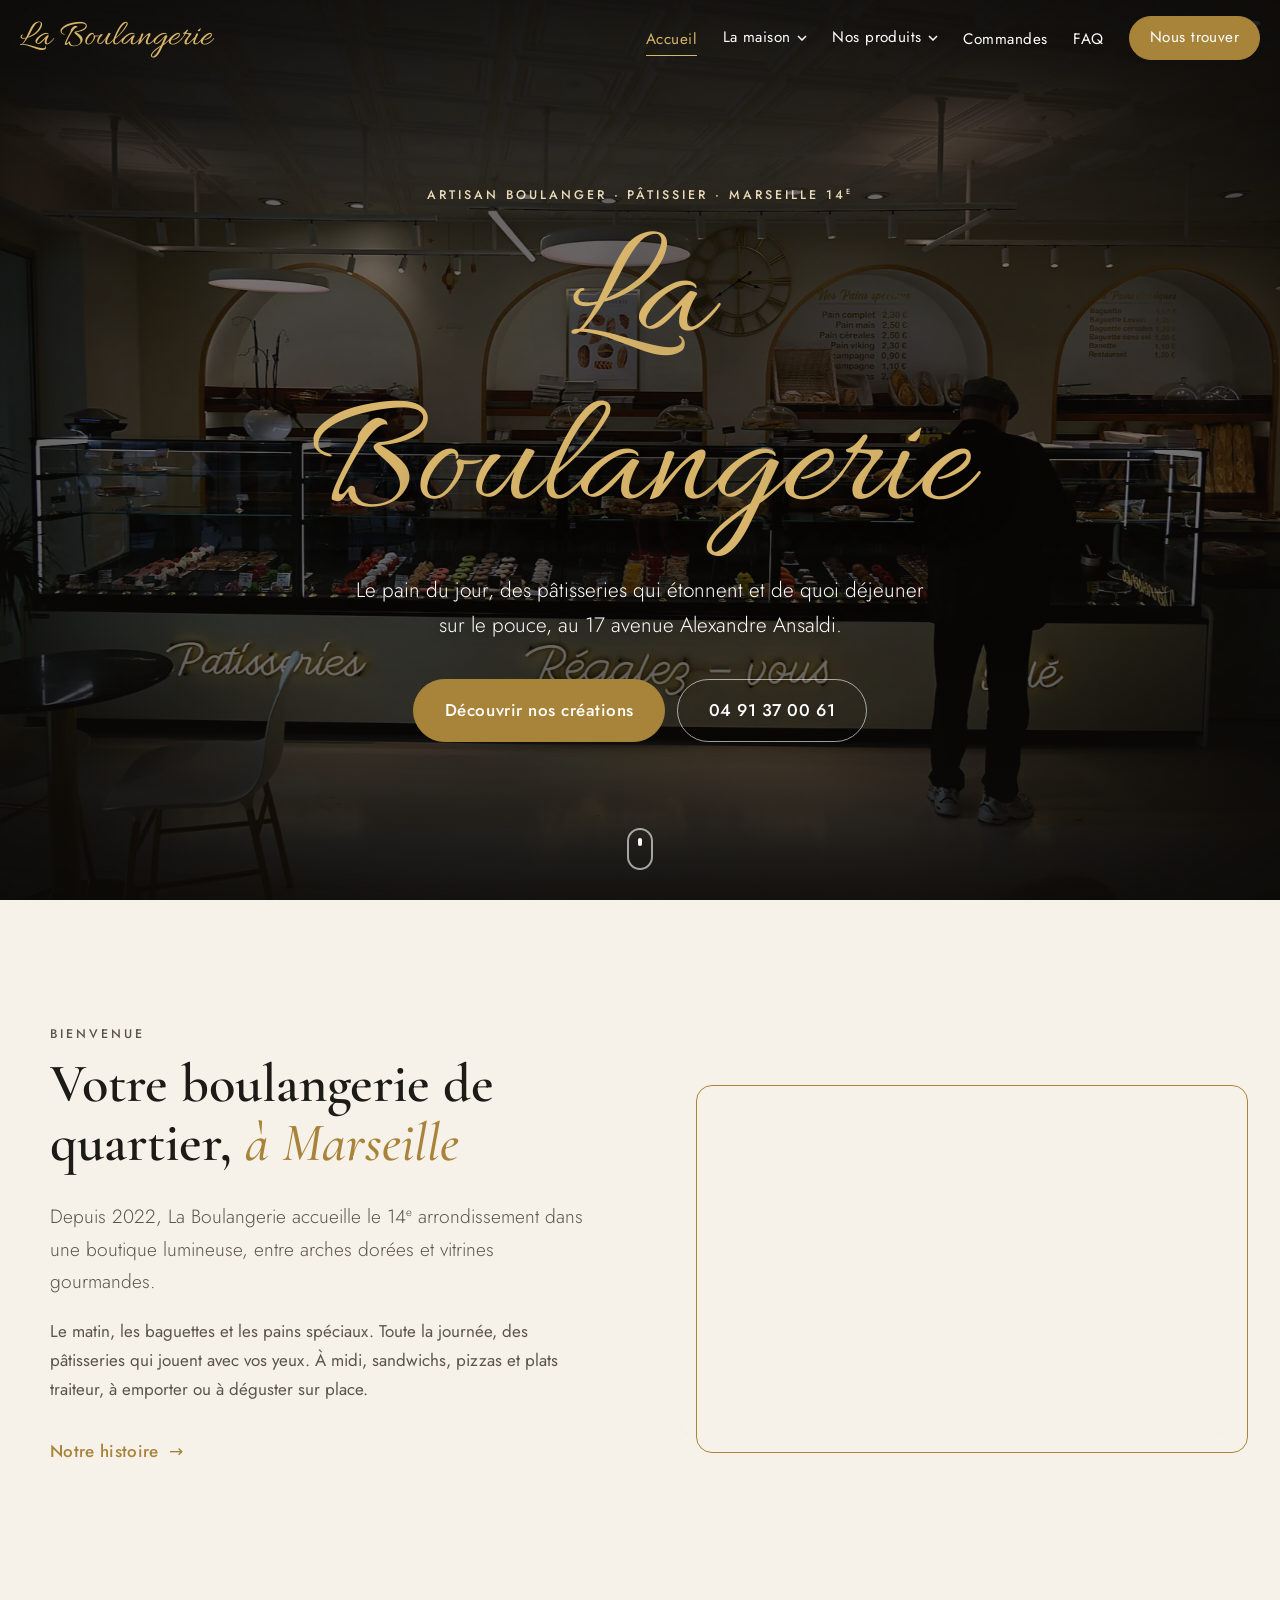
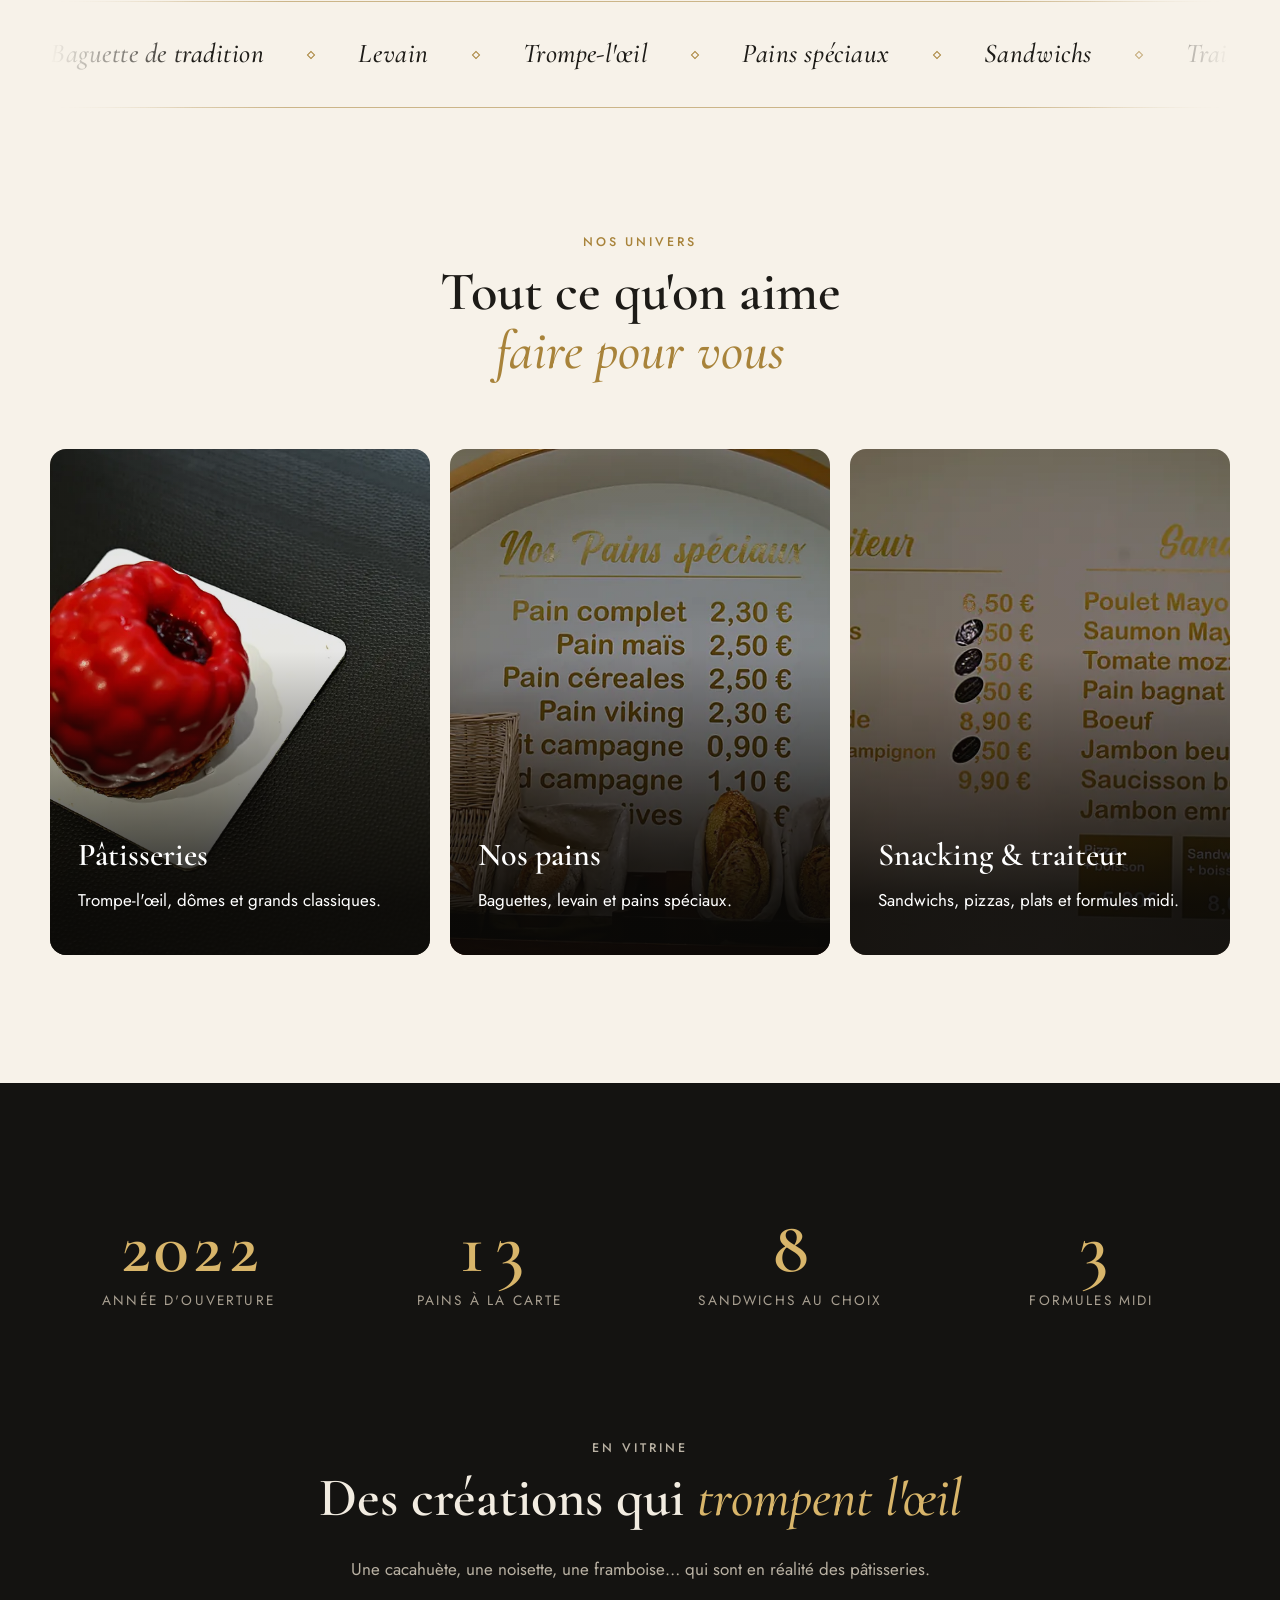
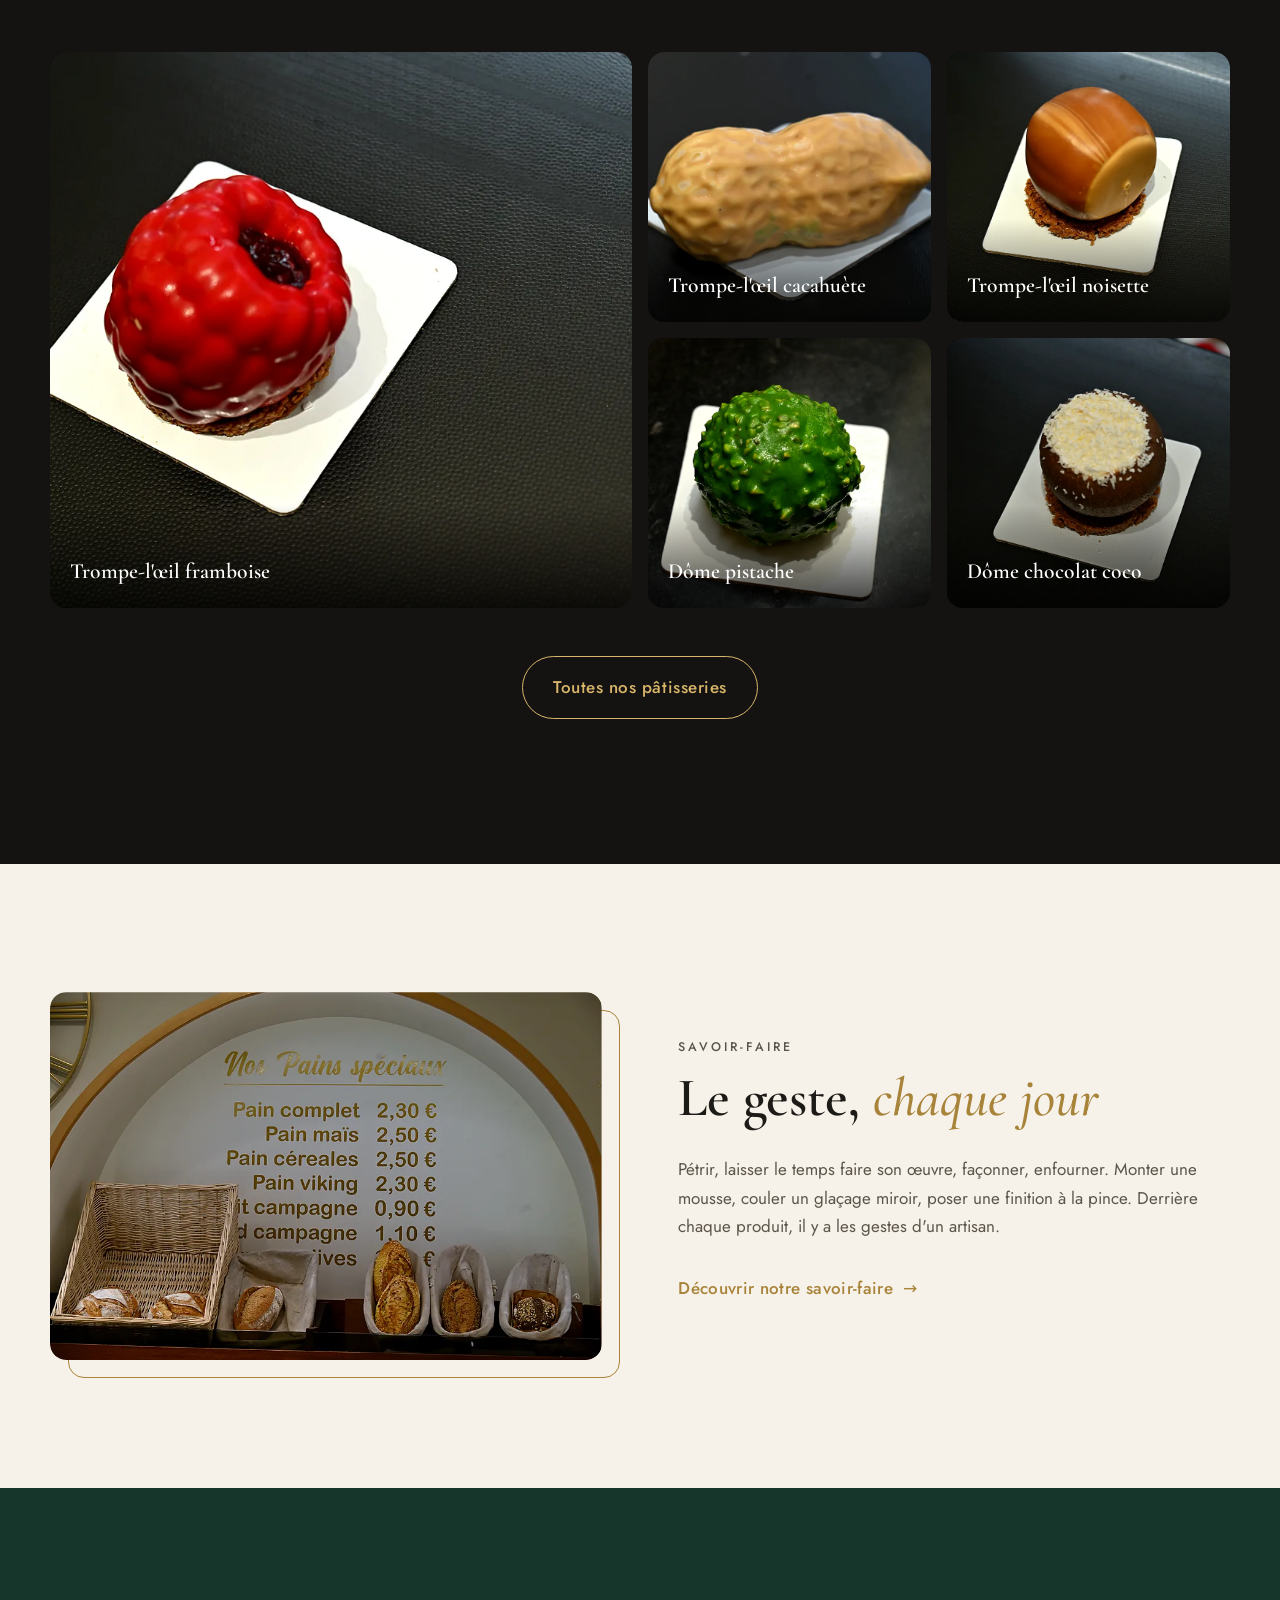
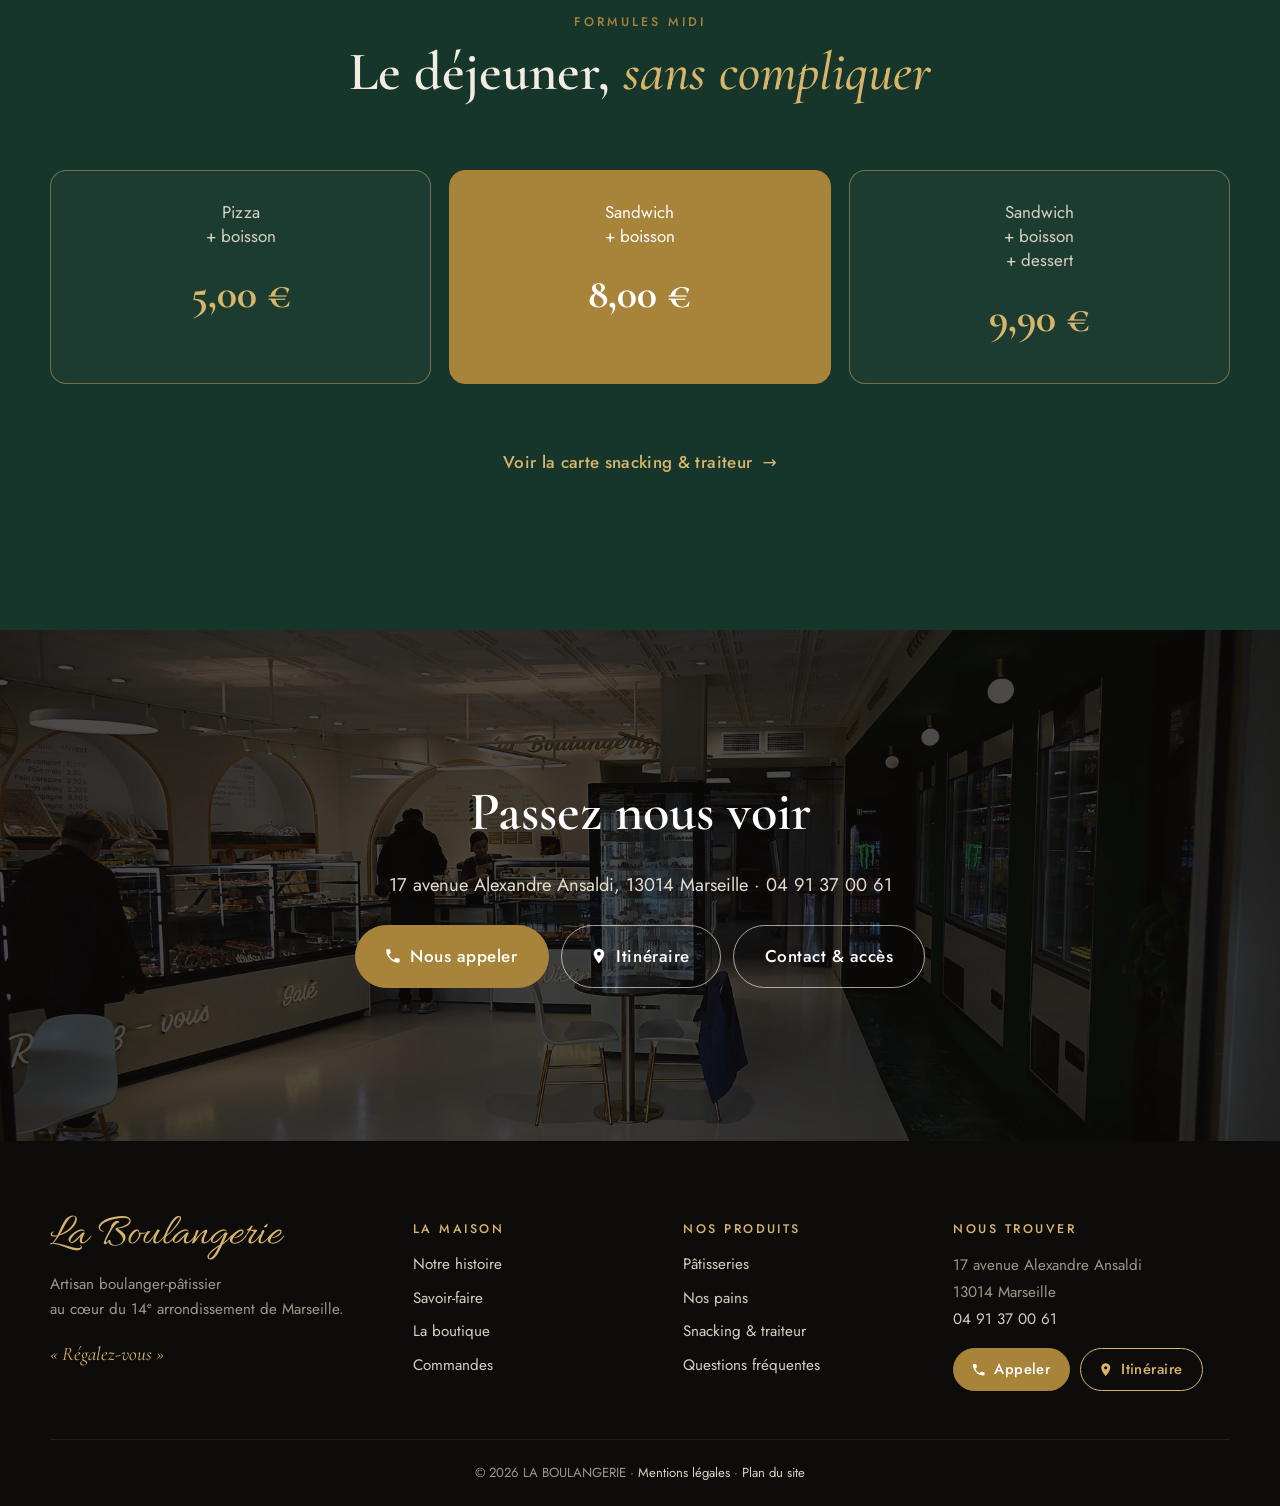
==== index.html @ d0886d61 "Site La Boulangerie Co-Authored-By: Claude Opus 5.5 <noreply@anthropic.com>" ====
<!doctype html>
<html lang="fr">
<head>
<meta charset="utf-8">
<meta name="viewport" content="width=device-width, initial-scale=1, viewport-fit=cover">
<script>document.documentElement.classList.add("js")</script>
<title>La Boulangerie | Boulanger-pâtissier à Marseille 14e</title>
<meta name="description" content="Boulangerie-pâtisserie artisanale, 17 av. Alexandre Ansaldi, Marseille 14e : pains, pâtisseries trompe-l&#x27;œil, sandwichs, formules midi. 04 91 37 00 61.">
<meta name="robots" content="index, follow">
<link rel="canonical" href="https://www.laboulangerie-marseille.fr/">
<meta name="theme-color" content="#141311">
<meta name="geo.region" content="FR-13">
<meta name="geo.placename" content="Marseille">
<link rel="icon" href="favicon.svg" type="image/svg+xml">
<link rel="apple-touch-icon" href="images/apple-touch-icon.png">
<link rel="manifest" href="site.webmanifest">
<meta property="og:type" content="website">
<meta property="og:locale" content="fr_FR">
<meta property="og:site_name" content="La Boulangerie">
<meta property="og:title" content="La Boulangerie | Boulanger-pâtissier à Marseille 14e">
<meta property="og:description" content="Boulangerie-pâtisserie artisanale, 17 av. Alexandre Ansaldi, Marseille 14e : pains, pâtisseries trompe-l&#x27;œil, sandwichs, formules midi. 04 91 37 00 61.">
<meta property="og:url" content="https://www.laboulangerie-marseille.fr/">
<meta property="og:image" content="https://www.laboulangerie-marseille.fr/images/og/vitrine-patisseries-comptoir.jpg">
<meta property="og:image:width" content="1200">
<meta property="og:image:height" content="630">
<meta name="twitter:card" content="summary_large_image">
<meta name="twitter:title" content="La Boulangerie | Boulanger-pâtissier à Marseille 14e">
<meta name="twitter:description" content="Boulangerie-pâtisserie artisanale, 17 av. Alexandre Ansaldi, Marseille 14e : pains, pâtisseries trompe-l&#x27;œil, sandwichs, formules midi. 04 91 37 00 61.">
<meta name="twitter:image" content="https://www.laboulangerie-marseille.fr/images/og/vitrine-patisseries-comptoir.jpg">
<link rel="preconnect" href="https://fonts.googleapis.com">
<link rel="preconnect" href="https://fonts.gstatic.com" crossorigin>
<link href="https://fonts.googleapis.com/css2?family=Allura&family=Cormorant+Garamond:ital,wght@0,500;0,600;0,700;1,500&family=Jost:wght@300;400;500;600&display=swap" rel="stylesheet">
<link rel="preload" as="image" type="image/webp" href="images/vitrine-patisseries-comptoir-lg.webp" imagesrcset="images/vitrine-patisseries-comptoir-sm.webp 900w, images/vitrine-patisseries-comptoir-lg.webp 1800w" imagesizes="100vw">
<link rel="stylesheet" href="css/style.css">
<script type="application/ld+json">{"@context": "https://schema.org", "@type": "WebSite", "name": "La Boulangerie", "url": "https://www.laboulangerie-marseille.fr/", "inLanguage": "fr-FR"}</script>
<script type="application/ld+json">{"@context": "https://schema.org", "@type": "Bakery", "@id": "https://www.laboulangerie-marseille.fr/#boulangerie", "name": "La Boulangerie", "url": "https://www.laboulangerie-marseille.fr/", "logo": "https://www.laboulangerie-marseille.fr/favicon.svg", "image": ["https://www.laboulangerie-marseille.fr/images/vitrine-patisseries-comptoir-lg.jpg", "https://www.laboulangerie-marseille.fr/images/interieur-boutique-comptoir-lg.jpg", "https://www.laboulangerie-marseille.fr/images/trompe-loeil-cacahuete-lg.jpg"], "description": "Artisan boulanger-pâtissier à Marseille 14e : pains classiques et spéciaux, pâtisseries trompe-l'œil, sandwichs, formules midi et plats traiteur.", "telephone": "+33491370061", "address": {"@type": "PostalAddress", "streetAddress": "17 avenue Alexandre Ansaldi", "postalCode": "13014", "addressLocality": "Marseille", "addressRegion": "Provence-Alpes-Côte d'Azur", "addressCountry": "FR"}, "areaServed": "Marseille", "servesCuisine": ["Boulangerie", "Pâtisserie", "Sandwichs", "Traiteur"], "priceRange": "€", "currenciesAccepted": "EUR", "hasMap": "https://www.google.com/maps/search/?api=1&query=La+Boulangerie+17+avenue+Alexandre+Ansaldi+13014+Marseille", "foundingDate": "2022-02-03", "legalName": "LA BOULANGERIE", "vatID": "FR88911799120", "taxID": "911799120", "acceptsReservations": false, "menu": "https://www.laboulangerie-marseille.fr/pains.html"}</script>
<script type="application/ld+json">{"@context": "https://schema.org", "@type": "BreadcrumbList", "itemListElement": [{"@type": "ListItem", "position": 1, "name": "Accueil", "item": "https://www.laboulangerie-marseille.fr/"}]}</script>
</head>
<body class="home">
<a class="skip" href="#contenu">Aller au contenu</a>
<div class="progress" aria-hidden="true"></div>
<div class="curtain" aria-hidden="true"><span class="curtain__logo">La Boulangerie</span></div>
<header class="nav" id="nav">
  <div class="nav__inner">
    <a href="index.html" class="brand" aria-label="La Boulangerie, retour à l'accueil">La Boulangerie</a>
    <button class="nav__toggle" aria-expanded="false" aria-controls="menu" aria-label="Ouvrir le menu"><span></span><span></span><span></span></button>
    <nav id="menu" class="nav__menu" aria-label="Navigation principale"><ul><li><a href="index.html" aria-current="page">Accueil</a></li><li class="has-sub"><button class="sub-toggle" aria-expanded="false">La maison<svg viewBox="0 0 10 6" aria-hidden="true"><path d="M1 1l4 4 4-4" fill="none" stroke="currentColor" stroke-width="1.5"/></svg></button><ul class="sub"><li><a href="histoire.html">Notre histoire</a></li><li><a href="savoir-faire.html">Savoir-faire</a></li><li><a href="boutique.html">La boutique</a></li></ul></li><li class="has-sub"><button class="sub-toggle" aria-expanded="false">Nos produits<svg viewBox="0 0 10 6" aria-hidden="true"><path d="M1 1l4 4 4-4" fill="none" stroke="currentColor" stroke-width="1.5"/></svg></button><ul class="sub"><li><a href="patisseries.html">Pâtisseries</a></li><li><a href="pains.html">Nos pains</a></li><li><a href="snacking-traiteur.html">Snacking & traiteur</a></li></ul></li><li><a href="commandes.html">Commandes</a></li><li><a href="faq.html">FAQ</a></li><li><a href="contact.html" class="btn btn--small">Nous trouver</a></li></ul></nav>
  </div>
</header>
<main id="contenu">

<section class="hero">
  <div class="hero__slides" aria-hidden="false"><div class="hero__slide is-active"><picture><source type="image/webp" srcset="images/vitrine-patisseries-comptoir-sm.webp 900w, images/vitrine-patisseries-comptoir-lg.webp 1800w" sizes="100vw"><img src="images/vitrine-patisseries-comptoir-sm.jpg" srcset="images/vitrine-patisseries-comptoir-sm.jpg 900w, images/vitrine-patisseries-comptoir-lg.jpg 1800w" sizes="100vw" alt="La vitrine de pâtisseries et le comptoir de La Boulangerie à Marseille" width="900" height="600" decoding="async" fetchpriority="high"></picture></div><div class="hero__slide"><picture><source type="image/webp" srcset="images/interieur-boutique-comptoir-sm.webp 900w, images/interieur-boutique-comptoir-lg.webp 1800w" sizes="100vw"><img src="images/interieur-boutique-comptoir-sm.jpg" srcset="images/interieur-boutique-comptoir-sm.jpg 900w, images/interieur-boutique-comptoir-lg.jpg 1800w" sizes="100vw" alt="" width="900" height="600" loading="lazy" decoding="async"></picture></div><div class="hero__slide"><picture><source type="image/webp" srcset="images/enseigne-doree-la-boulangerie-sm.webp 900w, images/enseigne-doree-la-boulangerie-lg.webp 1800w" sizes="100vw"><img src="images/enseigne-doree-la-boulangerie-sm.jpg" srcset="images/enseigne-doree-la-boulangerie-sm.jpg 900w, images/enseigne-doree-la-boulangerie-lg.jpg 1800w" sizes="100vw" alt="" width="900" height="600" loading="lazy" decoding="async"></picture></div></div>
  <div class="hero__content">
    <p class="eyebrow fade-up">Artisan boulanger · pâtissier · Marseille 14<sup>e</sup></p>
    <h1 class="hero__title"><span class="script split">La Boulangerie</span><span class="visually-hidden"> — boulangerie-pâtisserie artisanale à Marseille</span></h1>
    <p class="hero__lead fade-up" style="--d:600ms">Le pain du jour, des pâtisseries qui étonnent et de quoi déjeuner sur le pouce, au 17 avenue Alexandre Ansaldi.</p>
    <div class="btn-row fade-up" style="--d:800ms">
      <a href="patisseries.html" class="btn magnetic">Découvrir nos créations</a>
      <a class="btn btn--ghost magnetic" href="tel:+33491370061">04 91 37 00 61</a>
    </div>
  </div>
  <a href="#intro" class="hero__scroll" aria-label="Défiler vers le contenu"></a>
</section>

<section class="section" id="intro">
  <div class="container split-grid">
    <div class="reveal">
      <p class="eyebrow">Bienvenue</p>
      <h2>Votre boulangerie de quartier, <em>à Marseille</em></h2>
      <p class="lead">Depuis 2022, La Boulangerie accueille le 14<sup>e</sup> arrondissement dans une boutique lumineuse, entre arches dorées et vitrines gourmandes.</p>
      <p>Le matin, les baguettes et les pains spéciaux. Toute la journée, des pâtisseries qui jouent avec vos yeux. À midi, sandwichs, pizzas et plats traiteur, à emporter ou à déguster sur place.</p>
      <a class="link-arrow" href="histoire.html">Notre histoire</a>
    </div>
    <figure class="reveal reveal-img framed"><picture><source type="image/webp" srcset="images/enseigne-doree-la-boulangerie-sm.webp 900w, images/enseigne-doree-la-boulangerie-lg.webp 1800w" sizes="(min-width: 900px) 50vw, 100vw"><img src="images/enseigne-doree-la-boulangerie-sm.jpg" srcset="images/enseigne-doree-la-boulangerie-sm.jpg 900w, images/enseigne-doree-la-boulangerie-lg.jpg 1800w" sizes="(min-width: 900px) 50vw, 100vw" alt="Enseigne lumineuse dorée La Boulangerie à l&#x27;intérieur de la boutique" width="900" height="600" loading="lazy" decoding="async"></picture></figure>
  </div>
</section>

<div class="marquee" aria-hidden="true"><div class="marquee__track"><span>Baguette de tradition</span><span class="dot">✦</span><span>Levain</span><span class="dot">✦</span><span>Trompe-l'œil</span><span class="dot">✦</span><span>Pains spéciaux</span><span class="dot">✦</span><span>Sandwichs</span><span class="dot">✦</span><span>Traiteur</span><span class="dot">✦</span><span>Régalez-vous</span><span class="dot">✦</span><span>Baguette de tradition</span><span class="dot">✦</span><span>Levain</span><span class="dot">✦</span><span>Trompe-l'œil</span><span class="dot">✦</span><span>Pains spéciaux</span><span class="dot">✦</span><span>Sandwichs</span><span class="dot">✦</span><span>Traiteur</span><span class="dot">✦</span><span>Régalez-vous</span><span class="dot">✦</span></div></div>

<section class="section">
  <div class="container">
    <header class="section__head reveal"><p class="eyebrow">Nos univers</p><h2>Tout ce qu'on aime <em>faire pour vous</em></h2></header>
    <div class="univers-grid"><a class="univers reveal" href="patisseries.html" style="--d:0ms"><picture><source type="image/webp" srcset="images/trompe-loeil-framboise-sm.webp 900w, images/trompe-loeil-framboise-lg.webp 1800w" sizes="(min-width: 900px) 33vw, 100vw"><img src="images/trompe-loeil-framboise-sm.jpg" srcset="images/trompe-loeil-framboise-sm.jpg 900w, images/trompe-loeil-framboise-lg.jpg 1800w" sizes="(min-width: 900px) 33vw, 100vw" alt="" width="900" height="742" loading="lazy" decoding="async"></picture><span class="univers__body"><span class="univers__title">Pâtisseries</span><span>Trompe-l'œil, dômes et grands classiques.</span><span class="univers__more">Découvrir →</span></span></a><a class="univers reveal" href="pains.html" style="--d:120ms"><picture><source type="image/webp" srcset="images/menu-pains-speciaux-corbeilles-sm.webp 900w, images/menu-pains-speciaux-corbeilles-lg.webp 1800w" sizes="(min-width: 900px) 33vw, 100vw"><img src="images/menu-pains-speciaux-corbeilles-sm.jpg" srcset="images/menu-pains-speciaux-corbeilles-sm.jpg 900w, images/menu-pains-speciaux-corbeilles-lg.jpg 1800w" sizes="(min-width: 900px) 33vw, 100vw" alt="" width="900" height="600" loading="lazy" decoding="async"></picture><span class="univers__body"><span class="univers__title">Nos pains</span><span>Baguettes, levain et pains spéciaux.</span><span class="univers__more">Découvrir →</span></span></a><a class="univers reveal" href="snacking-traiteur.html" style="--d:240ms"><picture><source type="image/webp" srcset="images/menu-traiteur-sandwichs-sm.webp 900w, images/menu-traiteur-sandwichs-lg.webp 1800w" sizes="(min-width: 900px) 33vw, 100vw"><img src="images/menu-traiteur-sandwichs-sm.jpg" srcset="images/menu-traiteur-sandwichs-sm.jpg 900w, images/menu-traiteur-sandwichs-lg.jpg 1800w" sizes="(min-width: 900px) 33vw, 100vw" alt="" width="900" height="516" loading="lazy" decoding="async"></picture><span class="univers__body"><span class="univers__title">Snacking & traiteur</span><span>Sandwichs, pizzas, plats et formules midi.</span><span class="univers__more">Découvrir →</span></span></a></div>
  </div>
</section>

<section class="section dark">
  <div class="container">
    <ul class="counters">
      <li class="reveal"><strong data-count="2022">2022</strong><span>année d'ouverture</span></li>
      <li class="reveal" style="--d:100ms"><strong data-count="13">13</strong><span>pains à la carte</span></li>
      <li class="reveal" style="--d:200ms"><strong data-count="8">8</strong><span>sandwichs au choix</span></li>
      <li class="reveal" style="--d:300ms"><strong data-count="3">3</strong><span>formules midi</span></li>
    </ul>
  </div>
</section>

<section class="section dark section--flush-top">
  <div class="container">
    <header class="section__head reveal"><p class="eyebrow">En vitrine</p><h2>Des créations qui <em>trompent l'œil</em></h2>
      <p>Une cacahuète, une noisette, une framboise… qui sont en réalité des pâtisseries.</p></header>
    <div class="gallery gallery--home"><figure class="card card--tall reveal"><button class="card__btn" data-full="images/trompe-loeil-framboise-lg.jpg" data-caption="Trompe-l&#x27;œil framboise" aria-label="Agrandir : Trompe-l&#x27;œil framboise"><picture><source type="image/webp" srcset="images/trompe-loeil-framboise-sm.webp 900w, images/trompe-loeil-framboise-lg.webp 1800w" sizes="(min-width: 900px) 33vw, (min-width: 520px) 50vw, 100vw"><img src="images/trompe-loeil-framboise-sm.jpg" srcset="images/trompe-loeil-framboise-sm.jpg 900w, images/trompe-loeil-framboise-lg.jpg 1800w" sizes="(min-width: 900px) 33vw, (min-width: 520px) 50vw, 100vw" alt="Pâtisserie trompe-l&#x27;œil en forme de framboise, glaçage rouge brillant" width="900" height="742" loading="lazy" decoding="async"></picture></button><figcaption>Trompe-l'œil framboise</figcaption></figure><figure class="card reveal"><button class="card__btn" data-full="images/trompe-loeil-cacahuete-lg.jpg" data-caption="Trompe-l&#x27;œil cacahuète" aria-label="Agrandir : Trompe-l&#x27;œil cacahuète"><picture><source type="image/webp" srcset="images/trompe-loeil-cacahuete-sm.webp 900w, images/trompe-loeil-cacahuete-lg.webp 1800w" sizes="(min-width: 900px) 33vw, (min-width: 520px) 50vw, 100vw"><img src="images/trompe-loeil-cacahuete-sm.jpg" srcset="images/trompe-loeil-cacahuete-sm.jpg 900w, images/trompe-loeil-cacahuete-lg.jpg 1800w" sizes="(min-width: 900px) 33vw, (min-width: 520px) 50vw, 100vw" alt="Pâtisserie trompe-l&#x27;œil en forme de cacahuète géante" width="900" height="600" loading="lazy" decoding="async"></picture></button><figcaption>Trompe-l'œil cacahuète</figcaption></figure><figure class="card reveal"><button class="card__btn" data-full="images/trompe-loeil-noisette-lg.jpg" data-caption="Trompe-l&#x27;œil noisette" aria-label="Agrandir : Trompe-l&#x27;œil noisette"><picture><source type="image/webp" srcset="images/trompe-loeil-noisette-sm.webp 900w, images/trompe-loeil-noisette-lg.webp 1800w" sizes="(min-width: 900px) 33vw, (min-width: 520px) 50vw, 100vw"><img src="images/trompe-loeil-noisette-sm.jpg" srcset="images/trompe-loeil-noisette-sm.jpg 900w, images/trompe-loeil-noisette-lg.jpg 1800w" sizes="(min-width: 900px) 33vw, (min-width: 520px) 50vw, 100vw" alt="Pâtisserie trompe-l&#x27;œil en forme de noisette sur un sablé" width="900" height="695" loading="lazy" decoding="async"></picture></button><figcaption>Trompe-l'œil noisette</figcaption></figure><figure class="card reveal"><button class="card__btn" data-full="images/dome-pistache-lg.jpg" data-caption="Dôme pistache" aria-label="Agrandir : Dôme pistache"><picture><source type="image/webp" srcset="images/dome-pistache-sm.webp 900w, images/dome-pistache-lg.webp 1800w" sizes="(min-width: 900px) 33vw, (min-width: 520px) 50vw, 100vw"><img src="images/dome-pistache-sm.jpg" srcset="images/dome-pistache-sm.jpg 900w, images/dome-pistache-lg.jpg 1800w" sizes="(min-width: 900px) 33vw, (min-width: 520px) 50vw, 100vw" alt="Dôme vert recouvert d&#x27;éclats de pistache" width="900" height="733" loading="lazy" decoding="async"></picture></button><figcaption>Dôme pistache</figcaption></figure><figure class="card reveal"><button class="card__btn" data-full="images/dome-chocolat-coco-lg.jpg" data-caption="Dôme chocolat coco" aria-label="Agrandir : Dôme chocolat coco"><picture><source type="image/webp" srcset="images/dome-chocolat-coco-sm.webp 900w, images/dome-chocolat-coco-lg.webp 1800w" sizes="(min-width: 900px) 33vw, (min-width: 520px) 50vw, 100vw"><img src="images/dome-chocolat-coco-sm.jpg" srcset="images/dome-chocolat-coco-sm.jpg 900w, images/dome-chocolat-coco-lg.jpg 1800w" sizes="(min-width: 900px) 33vw, (min-width: 520px) 50vw, 100vw" alt="Dôme au chocolat surmonté de copeaux de noix de coco" width="900" height="733" loading="lazy" decoding="async"></picture></button><figcaption>Dôme chocolat coco</figcaption></figure></div>
    <p class="center reveal"><a class="btn btn--outline-light magnetic" href="patisseries.html">Toutes nos pâtisseries</a></p>
  </div>
</section>

<section class="section">
  <div class="container split-grid split-grid--rev">
    <figure class="reveal reveal-img framed"><picture><source type="image/webp" srcset="images/menu-pains-speciaux-corbeilles-sm.webp 900w, images/menu-pains-speciaux-corbeilles-lg.webp 1800w" sizes="(min-width: 900px) 50vw, 100vw"><img src="images/menu-pains-speciaux-corbeilles-sm.jpg" srcset="images/menu-pains-speciaux-corbeilles-sm.jpg 900w, images/menu-pains-speciaux-corbeilles-lg.jpg 1800w" sizes="(min-width: 900px) 50vw, 100vw" alt="Corbeilles de pains spéciaux devant l&#x27;ardoise des prix" width="900" height="600" loading="lazy" decoding="async"></picture></figure>
    <div class="reveal">
      <p class="eyebrow">Savoir-faire</p>
      <h2>Le geste, <em>chaque jour</em></h2>
      <p>Pétrir, laisser le temps faire son œuvre, façonner, enfourner. Monter une mousse, couler un glaçage miroir, poser une finition à la pince. Derrière chaque produit, il y a les gestes d'un artisan.</p>
      <a class="link-arrow" href="savoir-faire.html">Découvrir notre savoir-faire</a>
    </div>
  </div>
</section>

<section class="section green">
  <div class="container">
    <header class="section__head reveal"><p class="eyebrow">Formules midi</p><h2>Le déjeuner, <em>sans compliquer</em></h2></header>
    <div class="formules"><div class="formule reveal" style="--d:0ms"><p>Pizza<br>+ boisson</p><strong>5,00 €</strong></div><div class="formule formule--star reveal" style="--d:120ms"><p>Sandwich<br>+ boisson</p><strong>8,00 €</strong></div><div class="formule reveal" style="--d:240ms"><p>Sandwich<br>+ boisson<br>+ dessert</p><strong>9,90 €</strong></div></div>
    <p class="center reveal"><a class="link-arrow link-arrow--light" href="snacking-traiteur.html">Voir la carte snacking &amp; traiteur</a></p>
  </div>
</section>


<section class="cta-band">
  <div class="cta-band__bg" data-parallax="0.15"><picture><source type="image/webp" srcset="images/interieur-boutique-comptoir-2-sm.webp 900w, images/interieur-boutique-comptoir-2-lg.webp 1800w" sizes="100vw"><img src="images/interieur-boutique-comptoir-2-sm.jpg" srcset="images/interieur-boutique-comptoir-2-sm.jpg 900w, images/interieur-boutique-comptoir-2-lg.jpg 1800w" sizes="100vw" alt="" width="900" height="600" loading="lazy" decoding="async"></picture></div>
  <div class="container cta-band__inner reveal">
    <h2>Passez nous voir</h2>
    <p>17 avenue Alexandre Ansaldi, 13014 Marseille · 04 91 37 00 61</p>
    <div class="btn-row"><a class="btn magnetic" href="tel:+33491370061"><svg class="ico" viewBox="0 0 24 24" aria-hidden="true"><path d="M6.6 10.8a15.2 15.2 0 0 0 6.6 6.6l2.2-2.2a1 1 0 0 1 1-.25 11.4 11.4 0 0 0 3.6.57 1 1 0 0 1 1 1V20a1 1 0 0 1-1 1A17 17 0 0 1 3 4a1 1 0 0 1 1-1h3.5a1 1 0 0 1 1 1c0 1.25.2 2.45.57 3.57a1 1 0 0 1-.25 1z" fill="currentColor"/></svg>Nous appeler</a><a class="btn btn--ghost magnetic" href="https://www.google.com/maps/dir/?api=1&destination=17+avenue+Alexandre+Ansaldi+13014+Marseille" target="_blank" rel="noopener"><svg class="ico" viewBox="0 0 24 24" aria-hidden="true"><path d="M12 2a7 7 0 0 0-7 7c0 5.25 7 13 7 13s7-7.75 7-13a7 7 0 0 0-7-7zm0 9.5A2.5 2.5 0 1 1 12 6.5a2.5 2.5 0 0 1 0 5z" fill="currentColor"/></svg>Itinéraire</a><a class="btn btn--ghost magnetic" href="contact.html">Contact & accès</a></div>
  </div>
</section>

</main>

<footer class="footer">
  <div class="container footer__grid">
    <div>
      <p class="brand">La Boulangerie</p>
      <p>Artisan boulanger-pâtissier<br>au cœur du 14<sup>e</sup> arrondissement de Marseille.</p>
      <p class="footer__motto">« Régalez-vous »</p>
    </div>
    <div>
      <h2 class="footer__title">La maison</h2>
      <ul><li><a href="histoire.html">Notre histoire</a></li><li><a href="savoir-faire.html">Savoir-faire</a></li><li><a href="boutique.html">La boutique</a></li><li><a href="commandes.html">Commandes</a></li></ul>
    </div>
    <div>
      <h2 class="footer__title">Nos produits</h2>
      <ul><li><a href="patisseries.html">Pâtisseries</a></li><li><a href="pains.html">Nos pains</a></li><li><a href="snacking-traiteur.html">Snacking &amp; traiteur</a></li><li><a href="faq.html">Questions fréquentes</a></li></ul>
    </div>
    <div>
      <h2 class="footer__title">Nous trouver</h2>
      <address>17 avenue Alexandre Ansaldi<br>13014 Marseille<br><a href="tel:+33491370061">04 91 37 00 61</a></address>
      <div class="footer__btns"><a class="btn btn--small" href="tel:+33491370061"><svg class="ico" viewBox="0 0 24 24" aria-hidden="true"><path d="M6.6 10.8a15.2 15.2 0 0 0 6.6 6.6l2.2-2.2a1 1 0 0 1 1-.25 11.4 11.4 0 0 0 3.6.57 1 1 0 0 1 1 1V20a1 1 0 0 1-1 1A17 17 0 0 1 3 4a1 1 0 0 1 1-1h3.5a1 1 0 0 1 1 1c0 1.25.2 2.45.57 3.57a1 1 0 0 1-.25 1z" fill="currentColor"/></svg>Appeler</a><a class="btn btn--small btn--outline-light" href="https://www.google.com/maps/dir/?api=1&destination=17+avenue+Alexandre+Ansaldi+13014+Marseille" target="_blank" rel="noopener"><svg class="ico" viewBox="0 0 24 24" aria-hidden="true"><path d="M12 2a7 7 0 0 0-7 7c0 5.25 7 13 7 13s7-7.75 7-13a7 7 0 0 0-7-7zm0 9.5A2.5 2.5 0 1 1 12 6.5a2.5 2.5 0 0 1 0 5z" fill="currentColor"/></svg>Itinéraire</a></div>
    </div>
  </div>
  <div class="container footer__bottom">
    <p>© <span data-year>2026</span> LA BOULANGERIE · <a href="mentions-legales.html">Mentions légales</a> · <a href="plan-du-site.html">Plan du site</a></p>
  </div>
</footer>
<a href="#contenu" class="to-top" aria-label="Revenir en haut de la page"><svg viewBox="0 0 24 24" aria-hidden="true"><path d="M6 15l6-6 6 6" fill="none" stroke="currentColor" stroke-width="2"/></svg></a>
<dialog class="lightbox" id="lightbox" aria-label="Visionneuse photo">
  <button class="lightbox__close" aria-label="Fermer">×</button>
  <button class="lightbox__nav lightbox__prev" aria-label="Photo précédente">‹</button>
  <figure><img alt=""><figcaption class="lightbox__caption"></figcaption></figure>
  <button class="lightbox__nav lightbox__next" aria-label="Photo suivante">›</button>
</dialog>
<script src="js/main.js" defer></script>
</body>
</html>
---- css/style.css ----
/* =========================================================
   La Boulangerie — feuille de style
   ========================================================= */
:root {
  --cream: #f7f2e9;
  --cream-2: #efe6d6;
  --ink: #1d1b17;
  --ink-soft: #5b554b;
  --gold: #a8833a;
  --gold-light: #d8b56a;
  --green: #16362b;
  --green-2: #1e4537;
  --night: #141311;
  --night-2: #1c1a17;
  --radius: 16px;
  --shadow: 0 24px 50px -24px rgba(20, 15, 5, .5);
  --ease: cubic-bezier(.2, .7, .2, 1);
  --serif: "Cormorant Garamond", Georgia, serif;
  --script: "Allura", "Brush Script MT", cursive;
  --sans: "Jost", system-ui, -apple-system, sans-serif;
}

*, *::before, *::after { box-sizing: border-box; }
html { scroll-behavior: smooth; scroll-padding-top: 80px; -webkit-text-size-adjust: 100%; }
body {
  margin: 0; overflow-x: hidden;
  font: 400 1.0625rem/1.7 var(--sans);
  color: var(--ink); background: var(--cream);
  -webkit-font-smoothing: antialiased;
}
img { display: block; max-width: 100%; height: auto; }
a { color: inherit; }
a:focus-visible, button:focus-visible, summary:focus-visible { outline: 2px solid var(--gold-light); outline-offset: 3px; border-radius: 4px; }
h1, h2, h3 { font-family: var(--serif); font-weight: 600; line-height: 1.08; margin: 0 0 .5em; text-wrap: balance; }
h1 { font-size: clamp(2.6rem, 6.5vw, 5rem); }
h2 { font-size: clamp(2.1rem, 4.5vw, 3.4rem); }
h3 { font-size: 1.55rem; }
h1 em, h2 em { font-style: italic; color: var(--gold); font-weight: 500; }
p { margin: 0 0 1em; }
address { font-style: normal; }
sup { font-size: .6em; }
.script { font-family: var(--script); font-weight: 400; }
.container { width: min(1180px, 100% - 32px); margin-inline: auto; }
.narrow { max-width: 780px; }
.center { text-align: center; }
.lead { font-size: 1.2rem; color: var(--ink-soft); font-weight: 300; }
.visually-hidden { position: absolute !important; width: 1px; height: 1px; overflow: hidden; clip: rect(0 0 0 0); white-space: nowrap; }
.skip { position: absolute; left: -999px; top: 8px; background: var(--gold); color: #fff; padding: 8px 14px; z-index: 400; }
.skip:focus { left: 8px; }
.eyebrow { font: 500 .78rem/1 var(--sans); letter-spacing: .24em; text-transform: uppercase; color: var(--gold); margin-bottom: 1.2em; }

/* ---------- Page transition curtain & progress ---------- */
.curtain {
  position: fixed; inset: 0; z-index: 300; background: var(--night);
  display: grid; place-items: center; pointer-events: none;
  animation: curtainOut .9s .15s cubic-bezier(.7, 0, .2, 1) both;
}
.curtain__logo { font-family: var(--script); font-size: clamp(3rem, 9vw, 5rem); color: var(--gold-light); animation: logoOut .5s both; }
@keyframes curtainOut { from { transform: translateY(0); } to { transform: translateY(-100%); } }
@keyframes logoOut { from { opacity: 1; } to { opacity: 0; transform: translateY(-20px); } }
.curtain.is-leaving { animation: curtainIn .55s cubic-bezier(.7, 0, .2, 1) both; }
.curtain.is-leaving .curtain__logo { animation: logoIn .4s .2s both; }
@keyframes curtainIn { from { transform: translateY(100%); } to { transform: translateY(0); } }
@keyframes logoIn { from { opacity: 0; transform: translateY(20px); } to { opacity: 1; transform: none; } }

.progress { position: fixed; top: 0; left: 0; height: 3px; width: 100%; z-index: 120; background: linear-gradient(90deg, var(--gold), var(--gold-light)); transform-origin: 0 50%; transform: scaleX(var(--p, 0)); }

/* ---------- Buttons & links ---------- */
.btn {
  display: inline-flex; align-items: center; justify-content: center; gap: .5em;
  padding: .95em 1.8em; border-radius: 999px;
  background: var(--gold); color: #fff; text-decoration: none;
  font-weight: 500; letter-spacing: .03em; border: 1px solid var(--gold);
  position: relative; overflow: hidden; isolation: isolate;
  transition: color .3s, border-color .3s, transform .3s var(--ease);
}
.btn::before { content: ""; position: absolute; inset: 0; z-index: -1; background: var(--gold-light); transform: translateY(101%); transition: transform .4s var(--ease); }
.btn:hover::before { transform: none; }
.btn--ghost { background: transparent; color: #fff; border-color: rgba(255,255,255,.6); }
.btn--ghost::before { background: #fff; }
.btn--ghost:hover { color: var(--ink); border-color: #fff; }
.btn--outline-light { background: transparent; color: var(--gold-light); border-color: var(--gold-light); }
.btn--outline-light::before { background: var(--gold-light); }
.btn--outline-light:hover { color: var(--night); }
.btn--small { padding: .55em 1.3em; font-size: .92rem; }
.btn-row { display: flex; gap: 12px; flex-wrap: wrap; }
.link-arrow { display: inline-flex; align-items: center; gap: .6em; color: var(--gold); font-weight: 500; text-decoration: none; letter-spacing: .02em; margin-top: .5em; }
.link-arrow::after { content: "→"; transition: transform .3s var(--ease); }
.link-arrow:hover::after { transform: translateX(6px); }
.link-arrow--light { color: var(--gold-light); }

/* ---------- Navigation ---------- */
.nav { position: fixed; inset: 0 0 auto; z-index: 100; transition: background .35s, box-shadow .35s, transform .45s var(--ease); }
.nav.is-solid { background: rgba(20, 19, 17, .9); backdrop-filter: blur(12px); -webkit-backdrop-filter: blur(12px); box-shadow: 0 6px 24px rgba(0,0,0,.18); }
.nav.is-hidden { transform: translateY(-100%); }
.nav__inner { display: flex; align-items: center; justify-content: space-between; height: 76px; width: min(1240px, 100% - 32px); margin-inline: auto; }
.brand { font-family: var(--script); font-size: 2.3rem; color: var(--gold-light); text-decoration: none; line-height: 1; }
.nav__menu ul { list-style: none; margin: 0; padding: 0; }
.nav__menu > ul { display: flex; align-items: center; gap: 1.6rem; }
.nav__menu a, .sub-toggle { color: #fff; text-decoration: none; font: inherit; font-size: .95rem; letter-spacing: .03em; background: none; border: 0; cursor: pointer; padding: 0; }
.nav__menu > ul > li > a:not(.btn), .sub-toggle { position: relative; padding: 6px 0; }
.nav__menu > ul > li > a:not(.btn)::after, .sub-toggle::after {
  content: ""; position: absolute; left: 0; right: 0; bottom: 0; height: 1px; background: var(--gold-light);
  transform: scaleX(0); transform-origin: right; transition: transform .35s var(--ease);
}
.nav__menu > ul > li > a:not(.btn):hover::after, .nav__menu a[aria-current="page"]:not(.btn)::after,
.sub-toggle:hover::after, .has-sub.is-active > .sub-toggle::after { transform: scaleX(1); transform-origin: left; }
.nav__menu a[aria-current="page"]:not(.btn), .has-sub.is-active > .sub-toggle { color: var(--gold-light); }
.sub-toggle { display: inline-flex; align-items: center; gap: 6px; }
.sub-toggle svg { width: 10px; height: 6px; transition: transform .3s; }
.has-sub { position: relative; }
.sub {
  position: absolute; top: calc(100% + 14px); left: 50%; min-width: 220px; padding: 10px !important;
  background: rgba(20,19,17,.97); border: 1px solid rgba(216,181,106,.2); border-radius: 12px;
  box-shadow: 0 20px 40px rgba(0,0,0,.35);
  opacity: 0; visibility: hidden; transform: translate(-50%, 8px); transition: opacity .25s, transform .3s var(--ease), visibility .25s;
}
.sub::before { content: ""; position: absolute; inset: -16px 0 auto; height: 16px; }
.sub a { display: block; padding: 10px 14px; border-radius: 8px; transition: background .2s, color .2s; }
.sub a:hover, .sub a[aria-current="page"] { background: rgba(216,181,106,.12); color: var(--gold-light); }
@media (min-width: 1061px) {
  .has-sub:hover .sub, .has-sub:focus-within .sub, .has-sub.is-open .sub { opacity: 1; visibility: visible; transform: translate(-50%, 0); }
  .has-sub:hover .sub-toggle svg, .has-sub.is-open .sub-toggle svg { transform: rotate(180deg); }
}
.nav__toggle { display: none; background: none; border: 0; padding: 10px; cursor: pointer; }
.nav__toggle span { display: block; width: 26px; height: 2px; background: #fff; margin: 6px 0; transition: transform .35s var(--ease), opacity .3s; }

@media (max-width: 1060px) {
  .nav__toggle { display: block; }
  .nav__menu {
    position: fixed; inset: 76px 0 0; overflow-y: auto;
    background: rgba(20,19,17,.98); padding: 12px 24px 40px;
    clip-path: inset(0 0 100% 0); transition: clip-path .5s var(--ease), visibility .5s; visibility: hidden;
  }
  .nav__menu > ul { flex-direction: column; align-items: stretch; gap: 0; }
  .nav__menu > ul > li { border-bottom: 1px solid rgba(255,255,255,.08); opacity: 0; transform: translateY(12px); transition: opacity .4s, transform .4s var(--ease); }
  .nav__menu > ul > li > a, .sub-toggle { display: flex; width: 100%; justify-content: space-between; padding: 18px 0 !important; font-size: 1.15rem; font-family: var(--serif); }
  .nav__menu > ul > li > a::after, .sub-toggle::after { display: none; }
  .nav__menu > ul > li:last-child { border: 0; padding-top: 18px; }
  .nav__menu a.btn { justify-content: center; font-family: var(--sans); font-size: 1rem; padding: 14px !important; }
  .sub { position: static; transform: none; opacity: 1; visibility: visible; display: none; background: none; border: 0; box-shadow: none; padding: 0 0 12px !important; min-width: 0; }
  .has-sub.is-open .sub { display: block; }
  .has-sub.is-open .sub-toggle svg { transform: rotate(180deg); }
  .sub a { padding: 10px 16px; color: #cfc7b8; }
  .nav.is-open { background: rgba(20,19,17,.98); }
  .nav.is-open .nav__menu { clip-path: inset(0); visibility: visible; }
  .nav.is-open .nav__menu > ul > li { opacity: 1; transform: none; }
  .nav.is-open .nav__menu > ul > li:nth-child(2) { transition-delay: .05s; }
  .nav.is-open .nav__menu > ul > li:nth-child(3) { transition-delay: .1s; }
  .nav.is-open .nav__menu > ul > li:nth-child(4) { transition-delay: .15s; }
  .nav.is-open .nav__menu > ul > li:nth-child(5) { transition-delay: .2s; }
  .nav.is-open .nav__menu > ul > li:nth-child(6) { transition-delay: .25s; }
  .nav.is-open .nav__toggle span:nth-child(1) { transform: translateY(8px) rotate(45deg); }
  .nav.is-open .nav__toggle span:nth-child(2) { opacity: 0; }
  .nav.is-open .nav__toggle span:nth-child(3) { transform: translateY(-8px) rotate(-45deg); }
}

/* ---------- Home hero ---------- */
.hero {
  position: relative; min-height: 100svh; display: grid; place-items: center; text-align: center;
  color: #fff; overflow: hidden; isolation: isolate; padding: 120px 16px 90px;
}
.hero__slides, .hero__slide, .hero__slide picture, .hero__slide img { position: absolute; inset: 0; width: 100%; height: 100%; }
.hero__slides { z-index: -2; }
.hero__slide { opacity: 0; transition: opacity 1.6s ease; }
.hero__slide img { object-fit: cover; transform: scale(1.12); }
.hero__slide.is-active { opacity: 1; }
.hero__slide.is-active img { animation: kenburns 9s ease-out both; }
@keyframes kenburns { from { transform: scale(1.14) translate(1%, 1%); } to { transform: scale(1.02) translate(0, 0); } }
.hero::after {
  content: ""; position: absolute; inset: 0; z-index: -1;
  background:
    radial-gradient(ellipse 70% 60% at center, rgba(12,10,8,.72) 0%, rgba(12,10,8,.55) 55%, rgba(12,10,8,.82) 100%),
    linear-gradient(to bottom, rgba(12,10,8,.5), transparent 30%, transparent 70%, rgba(12,10,8,.7));
}
.hero__content { max-width: 820px; }
.hero__title { margin: 0 0 .25em; line-height: 1; }
.hero__title .script { display: block; font-size: clamp(4.6rem, 15vw, 10rem); color: var(--gold-light); text-shadow: 0 6px 40px rgba(0,0,0,.5); line-height: 1.05; }
.hero .eyebrow { color: #eadbb8; }
.hero__lead { font-size: clamp(1.1rem, 2.2vw, 1.3rem); font-weight: 300; max-width: 580px; margin: 0 auto 2.2rem; text-shadow: 0 2px 12px rgba(0,0,0,.6); }
.hero .btn-row { justify-content: center; }
.hero__scroll { position: absolute; bottom: 30px; left: 50%; width: 26px; height: 42px; margin-left: -13px; border: 2px solid rgba(255,255,255,.6); border-radius: 14px; }
.hero__scroll::after { content: ""; position: absolute; left: 50%; top: 8px; width: 4px; height: 8px; margin-left: -2px; background: #fff; border-radius: 2px; animation: scrollDot 1.8s infinite; }
@keyframes scrollDot { 0% { opacity: 0; transform: translateY(0); } 40% { opacity: 1; } 100% { opacity: 0; transform: translateY(12px); } }

/* ---------- Page hero (inner pages) ---------- */
.page-hero { position: relative; min-height: clamp(440px, 68vh, 640px); display: flex; align-items: flex-end; color: #fff; overflow: hidden; isolation: isolate; padding: 140px 0 70px; }
.page-hero__bg { position: absolute; inset: -12% 0 -12%; z-index: -2; }
.page-hero__bg picture, .page-hero__bg img { width: 100%; height: 100%; object-fit: cover; object-position: var(--pos, center); }
.page-hero--soft .page-hero__bg img { filter: blur(3px) brightness(.85); }
.page-hero__bg img { animation: heroZoom 2.2s var(--ease) both; }
@keyframes heroZoom { from { transform: scale(1.15); } to { transform: scale(1); } }
.page-hero::after { content: ""; position: absolute; inset: 0; z-index: -1; background: linear-gradient(90deg, rgba(12,10,8,.86) 0%, rgba(12,10,8,.62) 45%, rgba(12,10,8,.3) 100%), linear-gradient(to top, rgba(12,10,8,.7), transparent 55%), linear-gradient(to bottom, rgba(12,10,8,.55), transparent 30%); }
.page-hero .eyebrow { color: var(--gold-light); }
.page-hero h1 { max-width: 18ch; }
.page-hero h1 em { color: var(--gold-light); }
.page-hero__lead { font-size: 1.2rem; font-weight: 300; max-width: 560px; color: #e9e2d4; margin: 0; }
.breadcrumb { padding-top: 22px; font-size: .88rem; }
.breadcrumb ol { list-style: none; margin: 0; padding: 0; display: flex; flex-wrap: wrap; gap: 8px; color: var(--ink-soft); }
.breadcrumb li + li::before { content: "/"; margin-right: 8px; color: var(--gold); }
.breadcrumb a { color: var(--ink-soft); text-decoration: none; }
.breadcrumb a:hover { color: var(--gold); }

/* ---------- Split text animation ---------- */
.split .w { display: inline-block; overflow: hidden; vertical-align: top; padding-bottom: .12em; margin-bottom: -.12em; }
.split .w > span { display: inline-block; transform: translateY(110%); animation: wordUp .95s var(--ease) forwards; animation-delay: calc(var(--i) * 70ms + 700ms); }
.split .c { display: inline-block; opacity: 0; transform: translateY(40%) rotate(6deg); filter: blur(6px); animation: charIn .9s var(--ease) forwards; animation-delay: calc(var(--i) * 55ms + 800ms); }
@keyframes wordUp { to { transform: none; } }
@keyframes charIn { to { opacity: 1; transform: none; filter: none; } }
.js .fade-up { opacity: 0; animation: fadeUp 1s var(--ease) forwards; animation-delay: calc(var(--d, 0ms) + 900ms); }
@keyframes fadeUp { from { opacity: 0; transform: translateY(24px); } to { opacity: 1; transform: none; } }

/* ---------- Sections ---------- */
.section { padding: clamp(80px, 10vw, 136px) 0; position: relative; }
.section--flush-top { padding-top: 0; }
.section__head { text-align: center; max-width: 700px; margin: 0 auto clamp(40px, 6vw, 68px); }
.section__head p:not(.eyebrow) { color: var(--ink-soft); }
.dark { background: var(--night); color: #f2ece1; }
.dark .section__head p:not(.eyebrow), .dark p { color: #b9b1a3; }
.dark h2 em, .green h2 em { color: var(--gold-light); }
.green { background: var(--green); color: #f2ece1; }

.split-grid { display: grid; grid-template-columns: 1fr 1fr; gap: clamp(36px, 6vw, 96px); align-items: center; }
.split-grid p { color: var(--ink-soft); }
.dark .split-grid p { color: #b9b1a3; }
@media (max-width: 860px) { .split-grid { grid-template-columns: 1fr; } .split-grid--rev > figure { order: 1; } }
.framed { margin: 0; position: relative; z-index: 0; }
.framed::before { content: ""; position: absolute; inset: 18px -18px -18px 18px; border: 1px solid var(--gold); border-radius: var(--radius); z-index: -1; transition: transform .6s var(--ease); }
.framed:hover::before { transform: translate(-6px, -6px); }
.framed img { border-radius: var(--radius); box-shadow: var(--shadow); width: 100%; height: auto; }
@media (max-width: 860px) { .framed::before { inset: 12px -10px -12px 10px; } }
.dropcap::first-letter { float: left; font-family: var(--serif); font-size: 4.6em; line-height: .8; padding: .08em .12em 0 0; color: var(--gold); }

/* ---------- Reveal on scroll (only when JS is on) ---------- */
.js .reveal { opacity: 0; transform: translateY(36px); transition: opacity 1s var(--ease), transform 1s var(--ease); transition-delay: var(--d, 0ms); }
.js .reveal.is-visible { opacity: 1; transform: none; }
.js .reveal-img img { clip-path: inset(100% 0 0 0); transition: clip-path 1.3s var(--ease) .1s, transform 1.6s var(--ease); transform: scale(1.15); }
.js .reveal-img.is-visible img { clip-path: inset(0 0 0 0); transform: scale(1); }

/* ---------- Marquee (frise sobre) ---------- */
.marquee {
  position: relative; overflow: hidden; padding: 30px 0; margin: 0 auto; width: min(1180px, 100% - 32px);
  -webkit-mask-image: linear-gradient(90deg, transparent, #000 12%, #000 88%, transparent);
          mask-image: linear-gradient(90deg, transparent, #000 12%, #000 88%, transparent);
}
.marquee::before, .marquee::after {
  content: ""; position: absolute; left: 0; right: 0; height: 1px;
  background: linear-gradient(90deg, transparent, var(--gold) 20%, var(--gold) 80%, transparent); opacity: .55;
}
.marquee::before { top: 0; } .marquee::after { bottom: 0; }
.marquee__track {
  display: flex; align-items: center; gap: 44px; width: max-content;
  animation: marquee 70s linear infinite;
  font-family: var(--serif); font-style: italic; font-weight: 500; font-size: clamp(1.25rem, 2.2vw, 1.7rem);
  color: var(--ink); letter-spacing: .02em; white-space: nowrap;
}
.marquee:hover .marquee__track { animation-play-state: paused; }
.marquee .dot { font-size: 0; width: 6px; height: 6px; border: 1px solid var(--gold); transform: rotate(45deg); flex: none; }
.dark .marquee__track { color: #e9e2d4; }
@keyframes marquee { to { transform: translateX(-50%); } }

/* ---------- Univers cards ---------- */
.univers-grid { display: grid; grid-template-columns: repeat(3, 1fr); gap: 20px; }
.univers { position: relative; display: block; border-radius: var(--radius); overflow: hidden; aspect-ratio: 3/4; color: #fff; text-decoration: none; isolation: isolate; }
.univers picture, .univers img { position: absolute; inset: 0; width: 100%; height: 100%; object-fit: cover; z-index: -2; transition: transform 1.1s var(--ease); }
.univers::after { content: ""; position: absolute; inset: 0; z-index: -1; background: linear-gradient(to top, rgba(10,9,7,.9) 10%, rgba(10,9,7,.1) 60%); transition: background .5s; }
.univers:hover img { transform: scale(1.08); }
.univers:hover::after { background: linear-gradient(to top, rgba(10,9,7,.92) 25%, rgba(10,9,7,.25) 80%); }
.univers__body { position: absolute; inset: auto 0 0; padding: 28px; display: flex; flex-direction: column; gap: 4px; }
.univers__title { font-family: var(--serif); font-size: 2rem; font-weight: 600; }
.univers__more { color: var(--gold-light); font-weight: 500; margin-top: 8px; max-height: 0; opacity: 0; overflow: hidden; transition: max-height .5s var(--ease), opacity .4s; }
.univers:hover .univers__more, .univers:focus-visible .univers__more { max-height: 30px; opacity: 1; }
@media (max-width: 860px) { .univers-grid { grid-template-columns: 1fr; } .univers { aspect-ratio: 16/10; } .univers__more { max-height: 30px; opacity: 1; } }

/* ---------- Counters ---------- */
.counters { list-style: none; margin: 0; padding: 0; display: grid; grid-template-columns: repeat(4, 1fr); gap: 24px; text-align: center; }
.counters strong { display: block; font-family: var(--serif); font-size: clamp(3rem, 6vw, 4.6rem); color: var(--gold-light); font-weight: 600; line-height: 1; font-variant-numeric: tabular-nums; }
.counters span { font-size: .85rem; letter-spacing: .16em; text-transform: uppercase; color: #a9a092; }
@media (max-width: 700px) { .counters { grid-template-columns: 1fr 1fr; row-gap: 40px; } }

/* ---------- Gallery (home) ---------- */
.gallery { display: grid; grid-template-columns: repeat(4, 1fr); grid-auto-rows: 270px; grid-auto-flow: dense; gap: 16px; margin-bottom: 48px; }
.card { margin: 0; position: relative; border-radius: var(--radius); overflow: hidden; background: #000; }
.card--tall { grid-row: span 2; grid-column: span 2; }
.card__btn { all: unset; display: block; width: 100%; height: 100%; cursor: zoom-in; }
.card__btn:focus-visible { outline: 3px solid var(--gold-light); outline-offset: -3px; }
.card picture, .card img { width: 100%; height: 100%; object-fit: cover; transition: transform .9s var(--ease); }
.card:hover img { transform: scale(1.07); }
.card figcaption {
  position: absolute; inset: auto 0 0; padding: 48px 20px 18px; pointer-events: none;
  font-family: var(--serif); font-size: 1.35rem; font-weight: 600; color: #fff;
  background: linear-gradient(transparent, rgba(0,0,0,.78));
}
@media (max-width: 900px) { .gallery { grid-template-columns: 1fr 1fr; grid-auto-rows: 220px; } }
@media (max-width: 520px) { .gallery { grid-template-columns: 1fr; grid-auto-rows: 280px; } .card--tall { grid-column: auto; grid-row: auto; } }

/* ---------- Pâtisseries grid + filters ---------- */
.filters { display: flex; flex-wrap: wrap; justify-content: center; gap: 10px; margin-bottom: 40px; }
.filter { font: inherit; font-size: .95rem; padding: .6em 1.4em; border-radius: 999px; border: 1px solid var(--gold); background: transparent; color: var(--ink); cursor: pointer; transition: background .3s, color .3s; }
.filter:hover { background: rgba(168,131,58,.12); }
.filter.is-active { background: var(--gold); color: #fff; }
.pgrid { display: grid; grid-template-columns: repeat(3, 1fr); gap: 28px; }
.pcard { margin: 0; background: #fff; border-radius: var(--radius); overflow: hidden; box-shadow: 0 14px 34px -22px rgba(0,0,0,.4); transition: box-shadow .4s, opacity 1s var(--ease), transform .5s var(--ease); }
.pcard:hover { box-shadow: 0 30px 50px -24px rgba(0,0,0,.45); }
.pcard .card__btn { aspect-ratio: 4/3; overflow: hidden; background: #000; height: auto; }
.pcard picture, .pcard img { width: 100%; height: 100%; object-fit: cover; transition: transform .9s var(--ease); }
.pcard:hover img { transform: scale(1.07); }
.pcard figcaption { padding: 20px 22px 24px; }
.pcard h3 { margin: 0 0 .25em; }
.pcard p { margin: 0; color: var(--ink-soft); font-size: .97rem; }
.pcard.is-hidden { display: none; }
.pcard.is-filtering { animation: popIn .5s var(--ease) both; }
@keyframes popIn { from { opacity: 0; transform: translateY(16px) scale(.97); } to { opacity: 1; transform: none; } }
@media (max-width: 900px) { .pgrid { grid-template-columns: 1fr 1fr; gap: 18px; } }
@media (max-width: 560px) { .pgrid { grid-template-columns: 1fr; } }

/* ---------- Menus & prices ---------- */
.menus { display: grid; grid-template-columns: 1fr 1fr; gap: clamp(20px, 3vw, 36px); align-items: start; }
.menus--two { grid-template-columns: 1fr 1fr; align-items: start; }
.menu { background: #fff; border-radius: var(--radius); padding: clamp(26px, 4vw, 42px); box-shadow: 0 12px 34px -22px rgba(0,0,0,.35); border: 1px solid #e8dfcd; }
.menu__title { font-size: 2.7rem; color: var(--gold); text-align: center; margin-bottom: .6em; line-height: 1.1; }
.menu--light { background: var(--green-2); border-color: rgba(216,181,106,.25); box-shadow: none; }
.menu--light .menu__title { color: var(--gold-light); }
.menus__photo { margin: 8px auto 0; grid-column: 1 / -1; order: 1; max-width: 920px; width: 100%; }
.menus__photo img { border-radius: var(--radius); width: 100%; height: auto; box-shadow: var(--shadow); }
@media (max-width: 640px) { .menus, .menus--two { grid-template-columns: 1fr; } }
.price-list { list-style: none; margin: 0; padding: 0; }
.price-list li { display: flex; align-items: baseline; gap: 10px; padding: 9px 0; }
.price-list i { flex: 1; border-bottom: 1px dotted rgba(168,131,58,.55); transform: translateY(-4px); }
.price-list b { font-weight: 500; color: var(--gold); white-space: nowrap; }
.menu--light .price-list b { color: var(--gold-light); }
.menu--light .price-list span { color: #f2ece1; }
.price-list b.muted { font-weight: 400; font-style: italic; font-size: .9rem; opacity: .85; }
.note { text-align: center; margin-top: 32px; font-size: .9rem; color: var(--ink-soft); }
.green .note, .dark .note { color: #b9b1a3; }

.formules { display: grid; grid-template-columns: repeat(3, 1fr); gap: 18px; margin-bottom: clamp(32px, 4vw, 48px); }
.formule { text-align: center; padding: 30px 16px; border-radius: var(--radius); border: 1px solid rgba(216,181,106,.45); background: rgba(255,255,255,.03); transition: transform .4s var(--ease), background .4s, opacity 1s var(--ease); }
.formule:hover { transform: translateY(-6px); background: rgba(255,255,255,.07); }
.formule p { margin: 0 0 10px; color: #d9d1c2; line-height: 1.4; }
.formule strong { font-family: var(--serif); font-size: 2.6rem; color: var(--gold-light); }
.formule--star { background: var(--gold); border-color: var(--gold); }
.formule--star:hover { background: #b48f45; }
.formule--star p, .formule--star strong { color: #fff; }
@media (max-width: 640px) { .formules { grid-template-columns: 1fr; } }

/* ---------- Timeline ---------- */
.timeline { list-style: none; margin: 0 auto; padding: 0; max-width: 900px; position: relative; }
.timeline::before { content: ""; position: absolute; left: 170px; top: 8px; bottom: 8px; width: 1px; background: linear-gradient(var(--gold), transparent); }
.timeline__item { display: grid; grid-template-columns: 170px 1fr; gap: 48px; padding: 0 0 56px; position: relative; }
.timeline__item::before { content: ""; position: absolute; left: 164px; top: 10px; width: 13px; height: 13px; border-radius: 50%; background: var(--cream); border: 2px solid var(--gold); }
.timeline__year { font-family: var(--serif); font-size: 1.5rem; font-weight: 600; color: var(--gold); text-align: right; padding-right: 22px; line-height: 1.3; }
.timeline__item p { color: var(--ink-soft); }
@media (max-width: 640px) {
  .timeline::before { left: 6px; }
  .timeline__item { grid-template-columns: 1fr; gap: 4px; padding-left: 36px; }
  .timeline__item::before { left: 0; }
  .timeline__year { text-align: left; }
}

/* ---------- Quote band ---------- */
.quote-band { background: var(--green); color: #e9e2d4; text-align: center; padding: clamp(70px, 9vw, 120px) 0; position: relative; overflow: hidden; }
.quote-band__script { font-family: var(--script); font-size: clamp(4.5rem, 13vw, 9rem); color: var(--gold-light); line-height: 1; margin: 0 0 .2em; }
.quote-band p:last-child { max-width: 520px; margin: 0 auto; }

/* ---------- Values & steps ---------- */
.values { display: grid; grid-template-columns: repeat(4, 1fr); gap: 20px; }
.value { padding: 32px 26px; border-radius: var(--radius); background: #fff; border: 1px solid #e8dfcd; transition: transform .4s var(--ease), box-shadow .4s, opacity 1s var(--ease); }
.value:hover { transform: translateY(-6px); box-shadow: var(--shadow); }
.value__num { display: block; font-family: var(--serif); font-size: 2.6rem; color: var(--gold); line-height: 1; margin-bottom: 14px; }
.value p { color: var(--ink-soft); margin: 0; font-size: .97rem; }
.values--dark .value { background: var(--night-2); border-color: rgba(216,181,106,.18); }
.values--dark .value h3 { color: var(--gold-light); }
@media (max-width: 960px) { .values { grid-template-columns: 1fr 1fr; } }
@media (max-width: 560px) { .values { grid-template-columns: 1fr; } }

.steps { list-style: none; margin: clamp(48px, 7vw, 80px) 0 0; padding: 0; display: grid; grid-template-columns: repeat(4, 1fr); gap: 24px; }
.step { position: relative; padding-top: 32px; border-top: 1px solid rgba(168,131,58,.5); }
.step__num { position: absolute; top: -20px; left: 0; width: 40px; height: 40px; border-radius: 50%; display: grid; place-items: center; background: var(--gold); color: #fff; font-family: var(--serif); font-size: 1.3rem; font-weight: 600; }
.step p { color: var(--ink-soft); font-size: .97rem; }
.dark .step p { color: #b9b1a3; }
.step a { color: var(--gold); }
@media (max-width: 900px) { .steps { grid-template-columns: 1fr 1fr; row-gap: 48px; } }
@media (max-width: 540px) { .steps { grid-template-columns: 1fr; } }

/* ---------- Occasions ---------- */
.occasions { display: grid; grid-template-columns: repeat(4, 1fr); gap: 16px; }
.occasion { position: relative; aspect-ratio: 3/4; border-radius: var(--radius); overflow: hidden; display: flex; align-items: flex-end; isolation: isolate; }
.occasion picture, .occasion img { position: absolute; inset: 0; width: 100%; height: 100%; object-fit: cover; z-index: -2; transition: transform 1s var(--ease); }
.occasion::after { content: ""; position: absolute; inset: 0; z-index: -1; background: linear-gradient(transparent 40%, rgba(0,0,0,.8)); }
.occasion:hover img { transform: scale(1.08); }
.occasion span { color: #fff; font-family: var(--serif); font-size: 1.5rem; font-weight: 600; padding: 20px; }
@media (max-width: 860px) { .occasions { grid-template-columns: 1fr 1fr; } }

/* ---------- Boutique mosaic ---------- */
.mosaic6 {
  display: grid; grid-template-columns: repeat(6, 1fr); grid-auto-rows: 210px; gap: 16px; margin-top: 56px;
  grid-template-areas: "a a a a b b" "a a a a b b" "d d c c c c" "e e c c c c";
}
.mosaic__a { grid-area: a; } .mosaic__b { grid-area: b; } .mosaic__c { grid-area: c; }
.mosaic__d { grid-area: d; } .mosaic__e { grid-area: e; }
.mosaic__c img { object-position: center 40%; }
.mosaic__d img { object-position: center 45%; }
@media (max-width: 860px) {
  .mosaic6 { grid-template-columns: 1fr 1fr; grid-template-rows: 200px 200px auto 200px 200px;
    grid-template-areas: "a a" "a a" "c c" "b d" "b e"; }
  .mosaic__c { aspect-ratio: 3 / 2; }
}

/* ---------- CTA band ---------- */
.cta-band { position: relative; overflow: hidden; isolation: isolate; color: #fff; text-align: center; padding: clamp(90px, 12vw, 160px) 0; }
.cta-band__bg { position: absolute; inset: -20% 0; z-index: -2; }
.cta-band__bg picture, .cta-band__bg img { width: 100%; height: 100%; object-fit: cover; }
.cta-band::after { content: ""; position: absolute; inset: 0; z-index: -1; background: rgba(14,12,10,.74); }
.cta-band h2 { color: #fff; }
.cta-band p { color: #e3dccd; font-size: 1.15rem; }
.cta-band .btn-row { justify-content: center; margin-top: 1.5rem; }

/* ---------- Contact ---------- */
.contact-grid { display: grid; grid-template-columns: 1fr 1fr; gap: clamp(28px, 4vw, 56px); align-items: stretch; }
.info-cards { display: grid; grid-template-columns: 1fr 1fr; gap: 16px; }
.info-card { background: #fff; border: 1px solid #e8dfcd; border-radius: var(--radius); padding: 26px 22px; transition: transform .4s var(--ease), box-shadow .4s; }
.info-card:hover { transform: translateY(-4px); box-shadow: var(--shadow); }
.info-card__icon { display: grid; place-items: center; width: 44px; height: 44px; border-radius: 50%; background: rgba(168,131,58,.12); color: var(--gold); font-size: 1.3rem; margin-bottom: 14px; }
.info-card h2 { font-size: 1.5rem; margin-bottom: .35em; }
.info-card p, .info-card address { color: var(--ink-soft); margin: 0 0 .4em; font-size: .97rem; }
.big-tel { font-family: var(--serif); font-size: 1.7rem; font-weight: 600; color: var(--ink) !important; text-decoration: none; }
.map { border-radius: var(--radius); overflow: hidden; min-height: 460px; box-shadow: var(--shadow); }
.map iframe { width: 100%; height: 100%; min-height: 460px; border: 0; display: block; }
@media (max-width: 900px) { .contact-grid { grid-template-columns: 1fr; } }
@media (max-width: 480px) { .info-cards { grid-template-columns: 1fr; } }

/* ---------- FAQ ---------- */
.faqs { display: grid; gap: 14px; }
.faq { background: #fff; border: 1px solid #e8dfcd; border-radius: 14px; overflow: hidden; transition: box-shadow .3s, opacity 1s var(--ease), transform 1s var(--ease); }
.faq[open] { box-shadow: 0 16px 36px -24px rgba(0,0,0,.4); }
.faq summary { list-style: none; cursor: pointer; padding: 22px 64px 22px 26px; position: relative; }
.faq summary::-webkit-details-marker { display: none; }
.faq summary h2 { font-size: 1.4rem; margin: 0; }
.faq summary::after { content: "+"; position: absolute; right: 22px; top: 50%; width: 32px; height: 32px; margin-top: -16px; border-radius: 50%; display: grid; place-items: center; background: rgba(168,131,58,.12); color: var(--gold); font-size: 1.3rem; transition: transform .35s var(--ease), background .3s; }
.faq[open] summary::after { transform: rotate(45deg); background: var(--gold); color: #fff; }
.faq__a { padding: 0 26px 6px; color: var(--ink-soft); }
.faq__a a { color: var(--gold); }
.faq[open] .faq__a { animation: fadeUp .45s var(--ease); }

/* ---------- Legal / plain pages ---------- */
.legal-main { padding-top: 110px; }
.legal-main .breadcrumb { margin-bottom: 30px; }
.legal-main h1 { font-size: clamp(2.4rem, 5vw, 3.4rem); }
.legal-main h2 { font-size: 1.7rem; margin-top: 2em; }
.legal-main p, .legal-main li { color: var(--ink-soft); }
.page-plain .nav { background: var(--night); }
.sitemap-list { list-style: none; padding: 0; columns: 2; }
.sitemap-list a { display: inline-block; padding: 8px 0; color: var(--ink); font-size: 1.15rem; text-decoration-color: var(--gold); }

/* ---------- 404 ---------- */
.notfound { min-height: 100svh; position: relative; display: grid; place-items: center; text-align: center; color: #fff; isolation: isolate; overflow: hidden; padding: 120px 0 60px; }
.notfound__bg { position: absolute; inset: 0; z-index: -2; }
.notfound__bg picture, .notfound__bg img { width: 100%; height: 100%; object-fit: cover; }
.notfound::after { content: ""; position: absolute; inset: 0; z-index: -1; background: rgba(12,10,8,.75); }
.notfound__code { font-family: var(--script); font-size: clamp(7rem, 22vw, 14rem); line-height: 1; color: var(--gold-light); margin: 0; }
.notfound h1 em { color: var(--gold-light); }
.notfound .btn-row { justify-content: center; margin-top: 1.5rem; }

/* ---------- Footer ---------- */
.footer { background: #0d0c0b; color: #9d968a; padding: 72px 0 0; font-size: .95rem; }
.footer__grid { display: grid; grid-template-columns: 1.4fr 1fr 1fr 1.2fr; gap: 40px; padding-bottom: 48px; }
.footer .brand { display: block; font-size: 2.8rem; margin-bottom: .3em; }
.footer__motto { font-family: var(--serif); font-style: italic; color: var(--gold-light); font-size: 1.2rem; }
.footer__title { font-family: var(--sans); font-size: .78rem; letter-spacing: .2em; text-transform: uppercase; color: var(--gold-light); font-weight: 500; margin: .8em 0 1.2em; }
.footer ul { list-style: none; margin: 0; padding: 0; display: grid; gap: 8px; }
.footer a { color: #d8cfbf; text-decoration: none; transition: color .2s; }
.footer a:hover { color: var(--gold-light); }
.footer address { line-height: 1.8; margin-bottom: 10px; }
.footer__link { color: var(--gold-light) !important; }
.footer__bottom { border-top: 1px solid rgba(255,255,255,.08); padding: 22px 0; font-size: .82rem; text-align: center; }
.footer__bottom p { margin: 0; }
@media (max-width: 860px) { .footer__grid { grid-template-columns: 1fr 1fr; } }
@media (max-width: 520px) { .footer__grid { grid-template-columns: 1fr; } }

/* ---------- Back to top ---------- */
.to-top { position: fixed; right: 20px; bottom: 20px; z-index: 90; width: 50px; height: 50px; border-radius: 50%; display: grid; place-items: center; background: var(--gold); color: #fff; box-shadow: 0 10px 24px rgba(0,0,0,.25); opacity: 0; transform: translateY(20px); pointer-events: none; transition: opacity .35s, transform .35s var(--ease), background .3s; }
.to-top svg { width: 22px; height: 22px; }
.to-top.is-visible { opacity: 1; transform: none; pointer-events: auto; }
.to-top:hover { background: var(--gold-light); }

/* ---------- Lightbox ---------- */
.lightbox { border: 0; padding: 0; background: transparent; max-width: 100vw; max-height: 100vh; width: 100vw; height: 100vh; overflow: hidden; }
.lightbox[open] { display: grid; place-items: center; animation: fadeIn .3s ease; }
.lightbox::backdrop { background: rgba(8,7,6,.94); }
.lightbox figure { margin: 0; text-align: center; }
.lightbox img { max-width: 90vw; max-height: 82vh; border-radius: 8px; margin: 0 auto; animation: zoomIn .45s var(--ease); }
.lightbox__caption { color: #eee; font-family: var(--serif); font-size: 1.35rem; margin-top: 12px; }
.lightbox__close, .lightbox__nav { position: fixed; border: 0; background: rgba(255,255,255,.12); color: #fff; cursor: pointer; border-radius: 50%; transition: background .2s; }
.lightbox__close:hover, .lightbox__nav:hover { background: var(--gold); }
.lightbox__close { top: 16px; right: 18px; width: 48px; height: 48px; font-size: 1.9rem; line-height: 1; }
.lightbox__nav { top: 50%; width: 52px; height: 52px; margin-top: -26px; font-size: 2.2rem; line-height: 1; }
.lightbox__prev { left: 16px; } .lightbox__next { right: 16px; }
@keyframes fadeIn { from { opacity: 0; } }
@keyframes zoomIn { from { opacity: 0; transform: scale(.94); } }

/* ---------- Reduced motion ---------- */
@media (prefers-reduced-motion: reduce) {
  html { scroll-behavior: auto; }
  *, *::before, *::after { animation-duration: .01ms !important; animation-delay: 0ms !important; transition-duration: .01ms !important; }
  .js .reveal, .js .reveal-img img { opacity: 1; transform: none; clip-path: none; }
  .marquee__track { animation: none; }
}

/* ---------- Boutons avec icône ---------- */
.btn .ico { width: 1.05em; height: 1.05em; flex: none; margin-left: -.15em; }
.footer__btns { display: flex; flex-wrap: wrap; gap: 10px; margin-top: 14px; }
.footer__btns .btn { color: #fff; }
.footer__btns .btn--outline-light { color: var(--gold-light); }
.footer__btns .btn--outline-light:hover { color: var(--night); }
.info-card .btn { margin-top: 6px; }

/* ---------- Mobile : robustesse ---------- */
html, body { overflow-x: hidden; }
@supports (overflow: clip) { html, body { overflow-x: clip; } }
.reveal-img picture { display: block; overflow: hidden; border-radius: var(--radius); }
.link-arrow { min-height: 44px; padding: 6px 0; }
input, select, textarea, button { font-size: max(16px, 1em); } /* évite le zoom auto iOS */
@media (max-width: 600px) {
  .section { padding: 72px 0; }
  .section__head { margin-bottom: 36px; }
  .lead { font-size: 1.1rem; }
  .btn-row .btn { flex: 1 1 auto; }
  .hero .btn-row, .cta-band .btn-row { flex-direction: column; align-items: stretch; max-width: 320px; margin-inline: auto; }
  .hero__title .script { font-size: clamp(3.6rem, 17vw, 5rem); }
  .page-hero { padding: 120px 0 48px; min-height: 420px; }
  .page-hero__lead { font-size: 1.05rem; }
  .menu__title { font-size: 2.3rem; }
  .menu { padding: 24px 20px; }
  .price-list li { gap: 8px; }
  .faq summary { padding: 18px 56px 18px 18px; }
  .faq summary h2 { font-size: 1.22rem; }
  .faq__a { padding: 0 18px 4px; }
  .timeline__item { padding-bottom: 40px; }
  .counters strong { font-size: 2.8rem; }
  .univers__body { padding: 20px; }
  .to-top { right: 14px; bottom: 14px; width: 46px; height: 46px; }
  .lightbox__nav { top: auto; bottom: 20px; margin: 0; }
  .lightbox__prev { left: calc(50% - 64px); } .lightbox__next { right: calc(50% - 64px); }
  .lightbox img { max-height: 70vh; }
  .sitemap-list { columns: 1; }
  .footer { padding-top: 56px; }
  .footer__grid { gap: 32px; }
  .footer__btns .btn { flex: 1 1 auto; }
}
/* iPhone : zones sûres (encoche, barre du bas) */
.nav__inner { padding-left: env(safe-area-inset-left); padding-right: env(safe-area-inset-right); }
.to-top { margin-bottom: env(safe-area-inset-bottom); }
.footer__bottom { padding-bottom: calc(22px + env(safe-area-inset-bottom)); }

/* ---------- Menu mobile : toujours plein écran ---------- */
@media (max-width: 1060px) {
  .nav.is-open { backdrop-filter: none; -webkit-backdrop-filter: none; transform: none !important; }
  .nav__menu { top: 76px; bottom: auto; height: calc(100vh - 76px); height: calc(100dvh - 76px); overscroll-behavior: contain; }
  .nav.is-open .nav__menu > ul > li { transition-delay: 0s !important; }
}
.nav__menu a.btn { background: var(--gold); color: #fff; border: 1px solid var(--gold); padding: .55em 1.3em; }
.nav__menu a.btn:hover, .nav__menu a.btn[aria-current="page"] { color: var(--night); }
@media (max-width: 1060px) {
  .nav__menu { background: #141311; }
  .nav.is-open { background: #141311; }
  .nav__menu a.btn { display: flex; justify-content: center; margin-top: 8px; padding: 14px !important; }
}
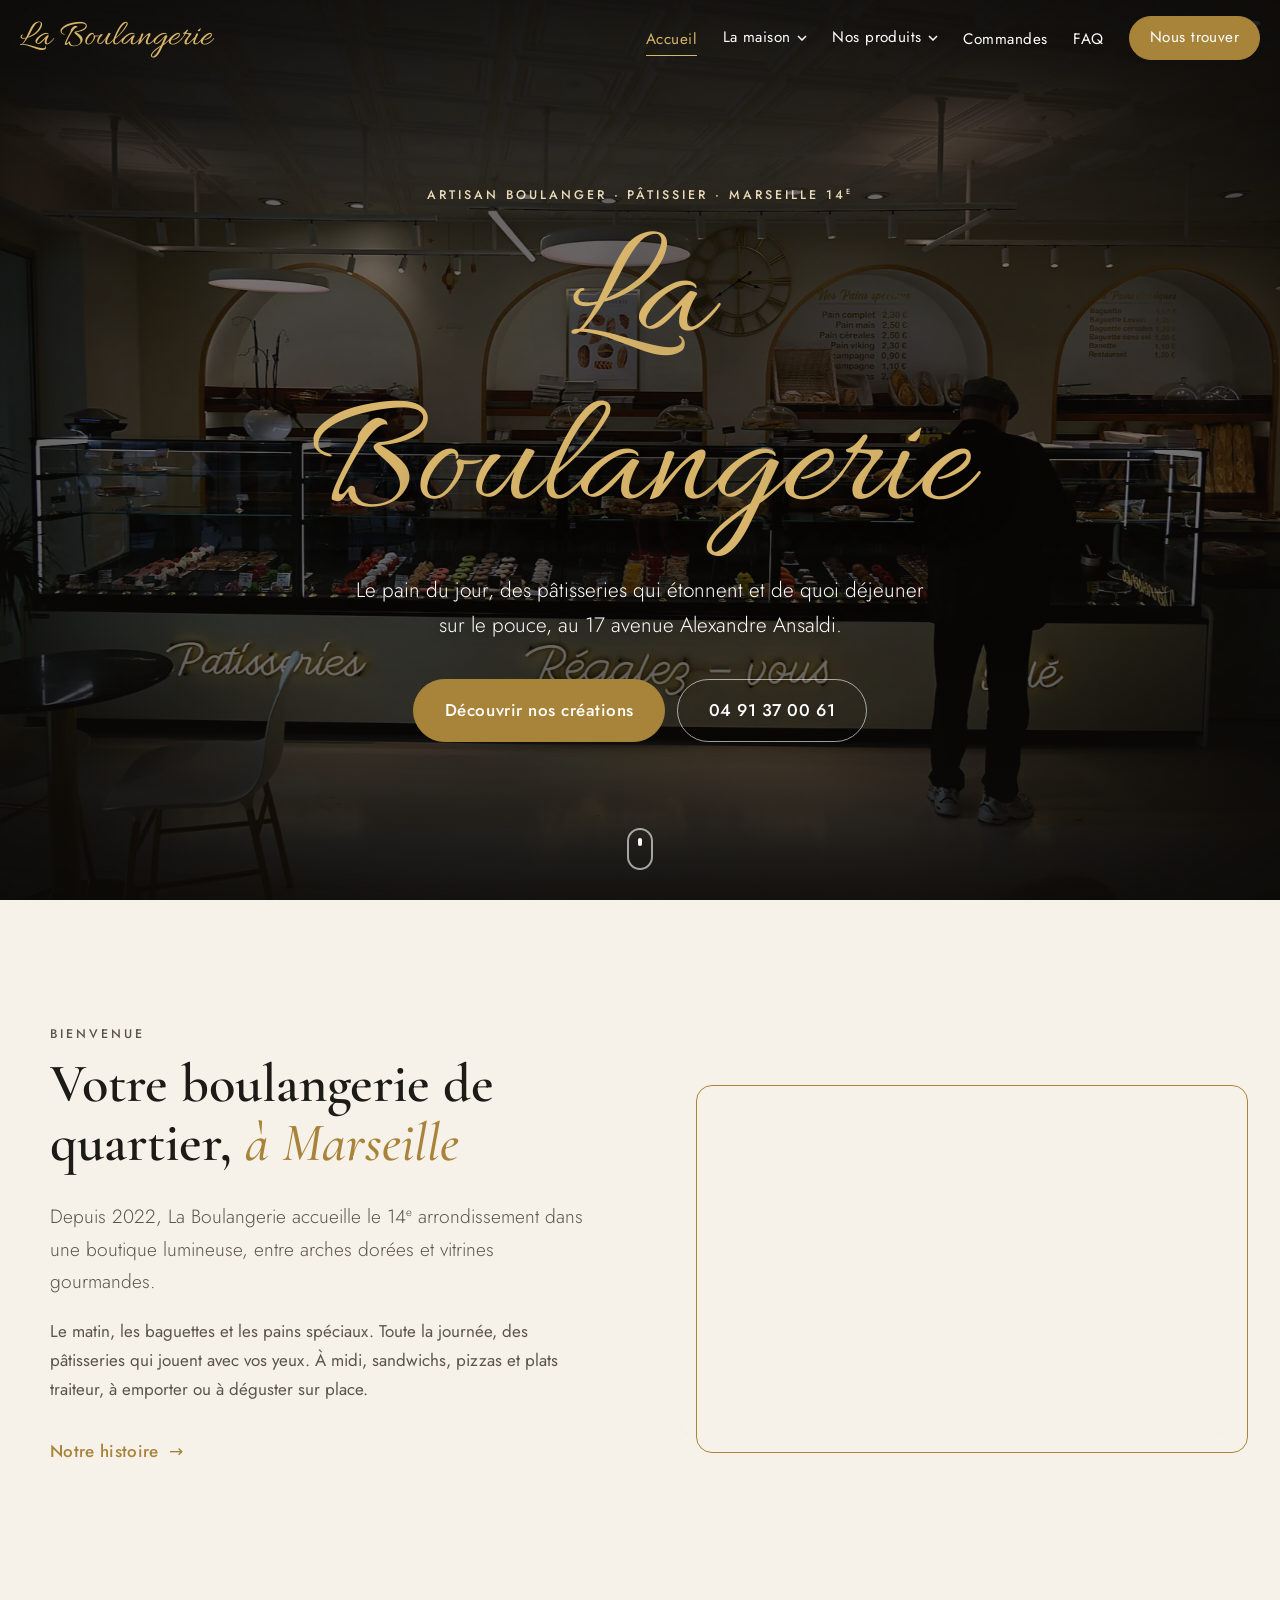
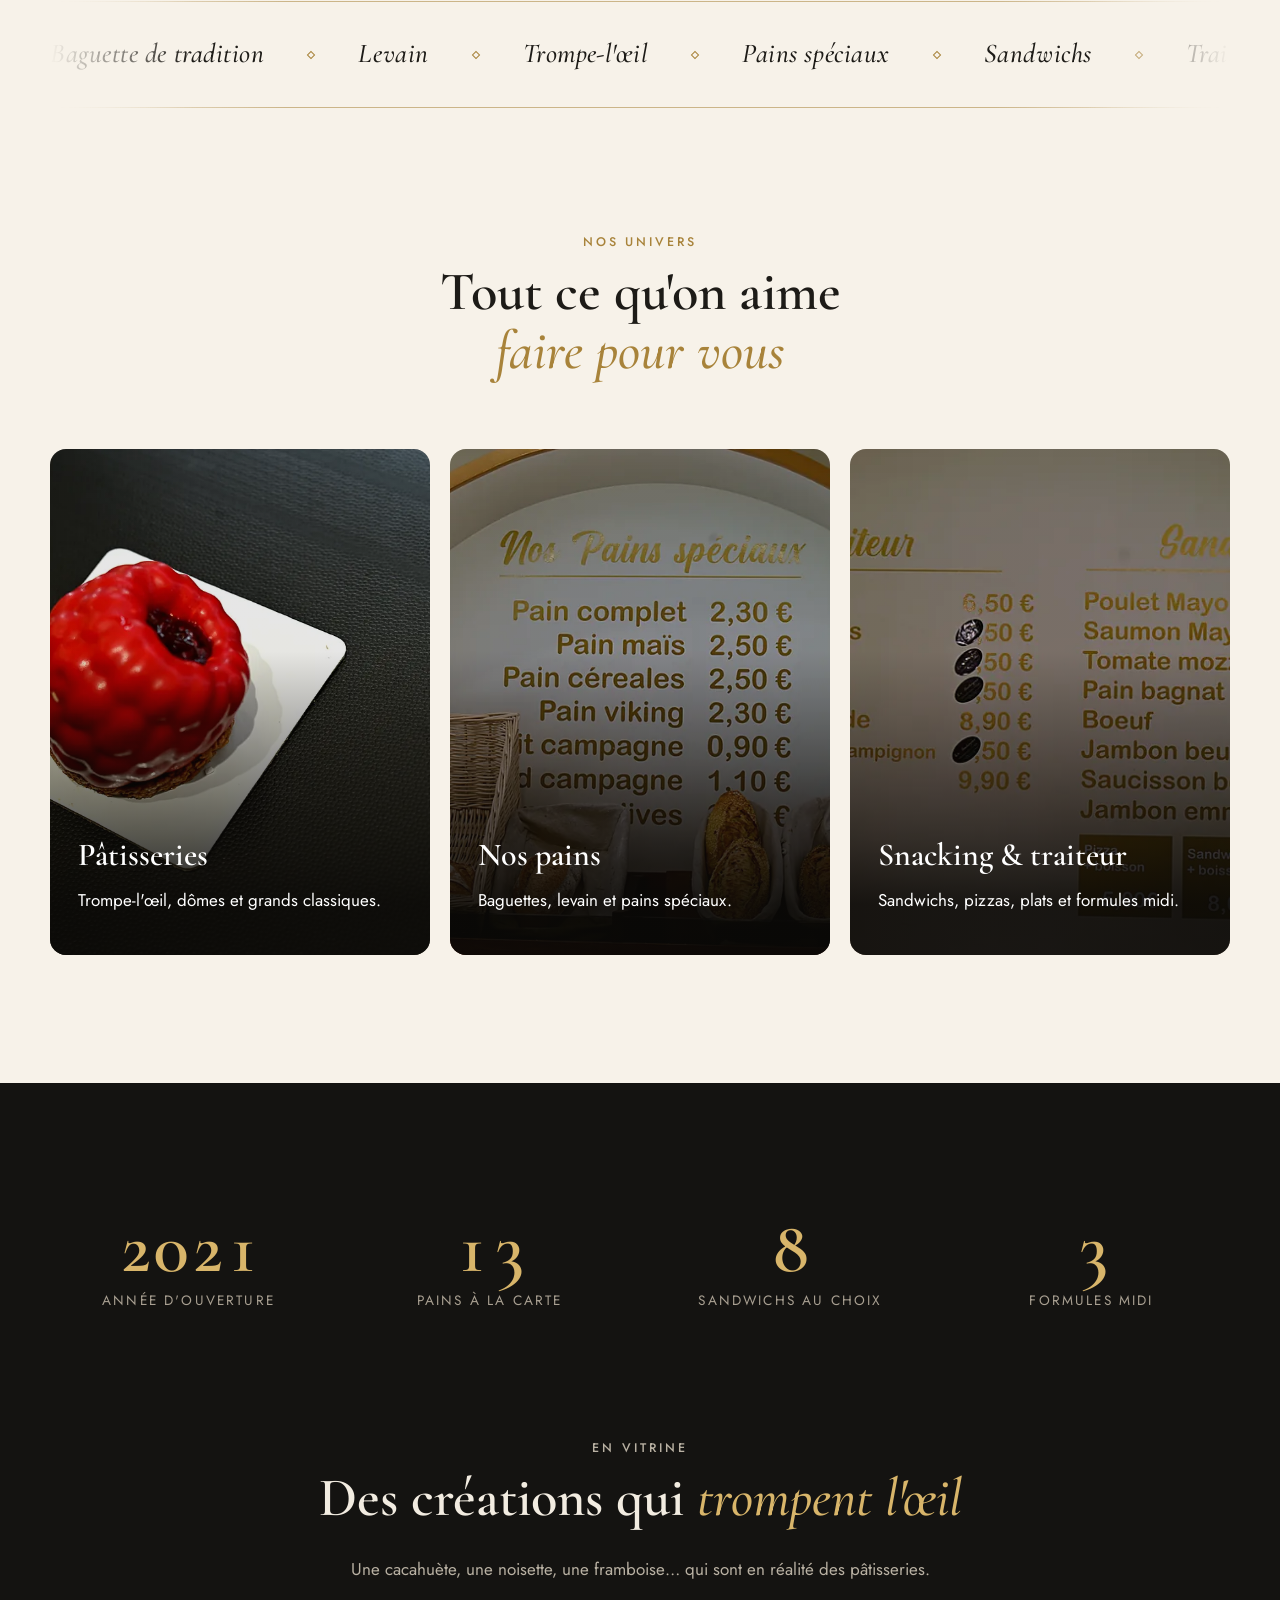
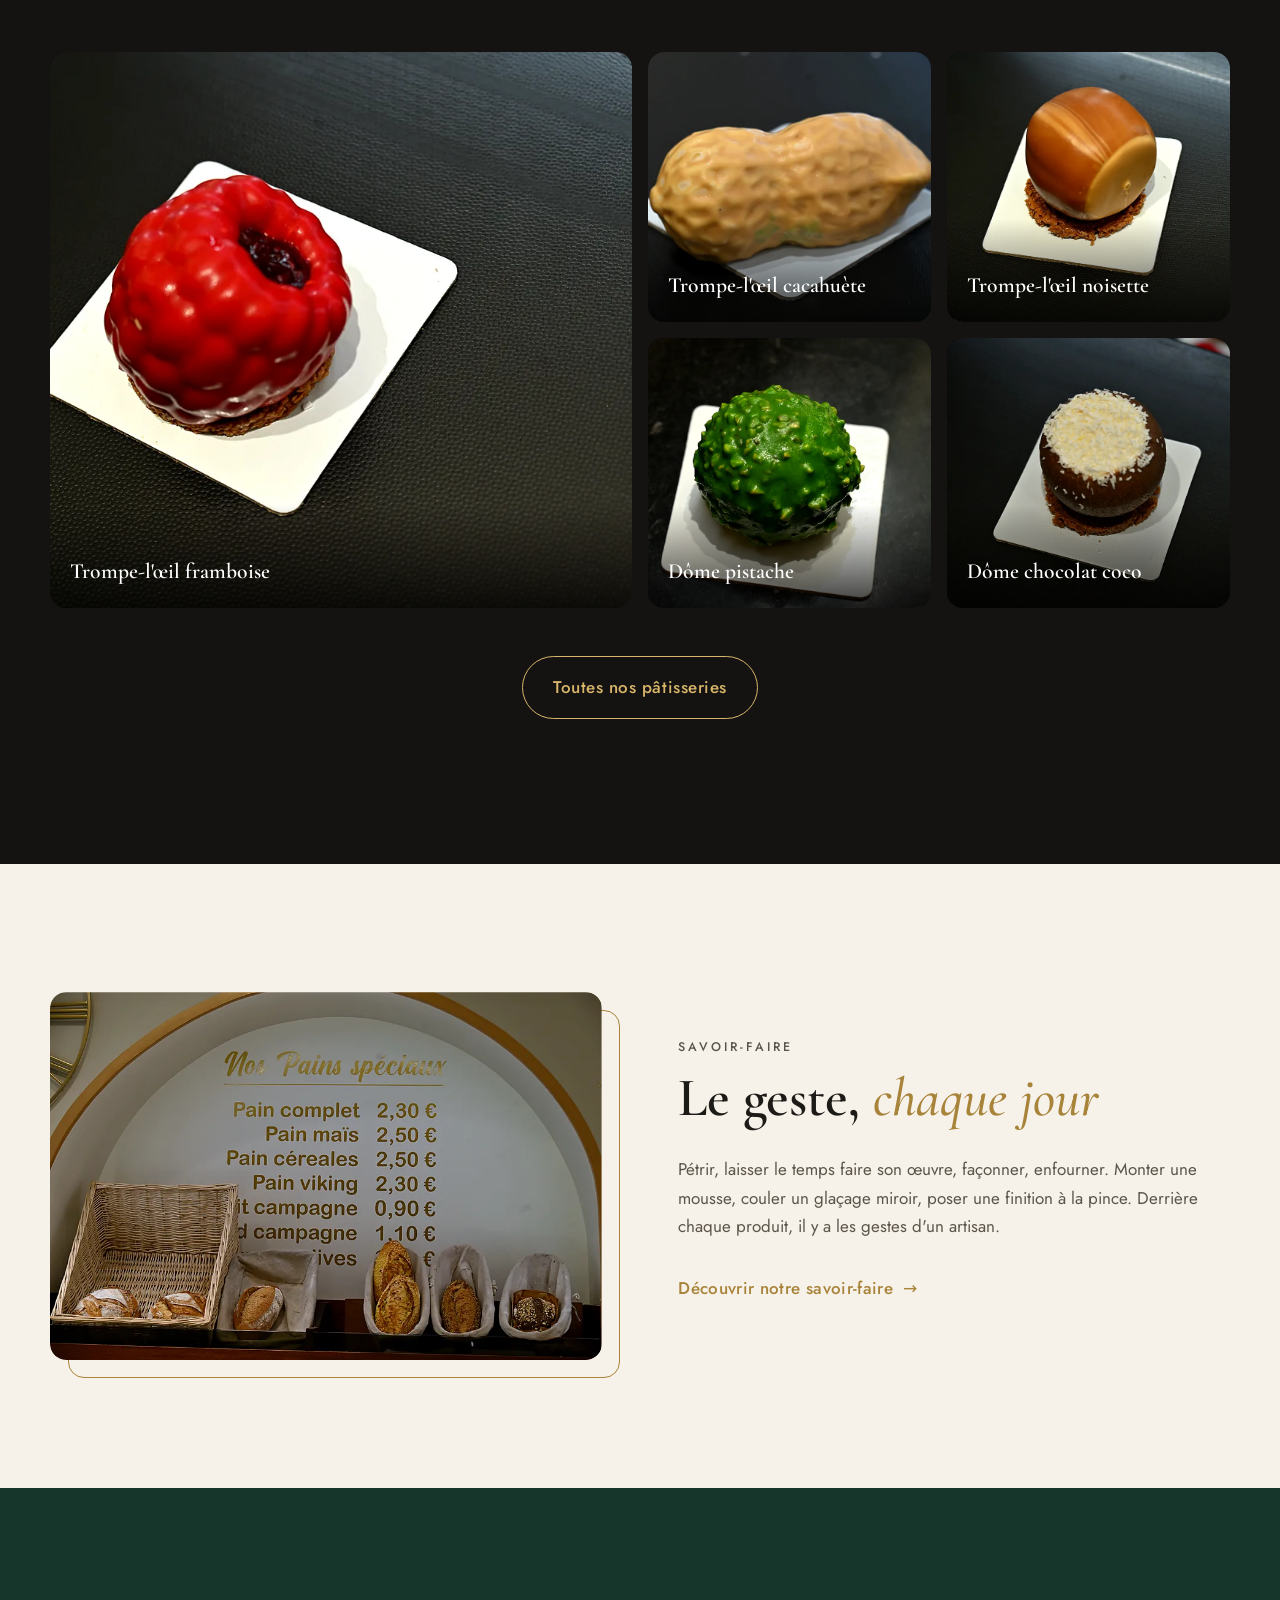
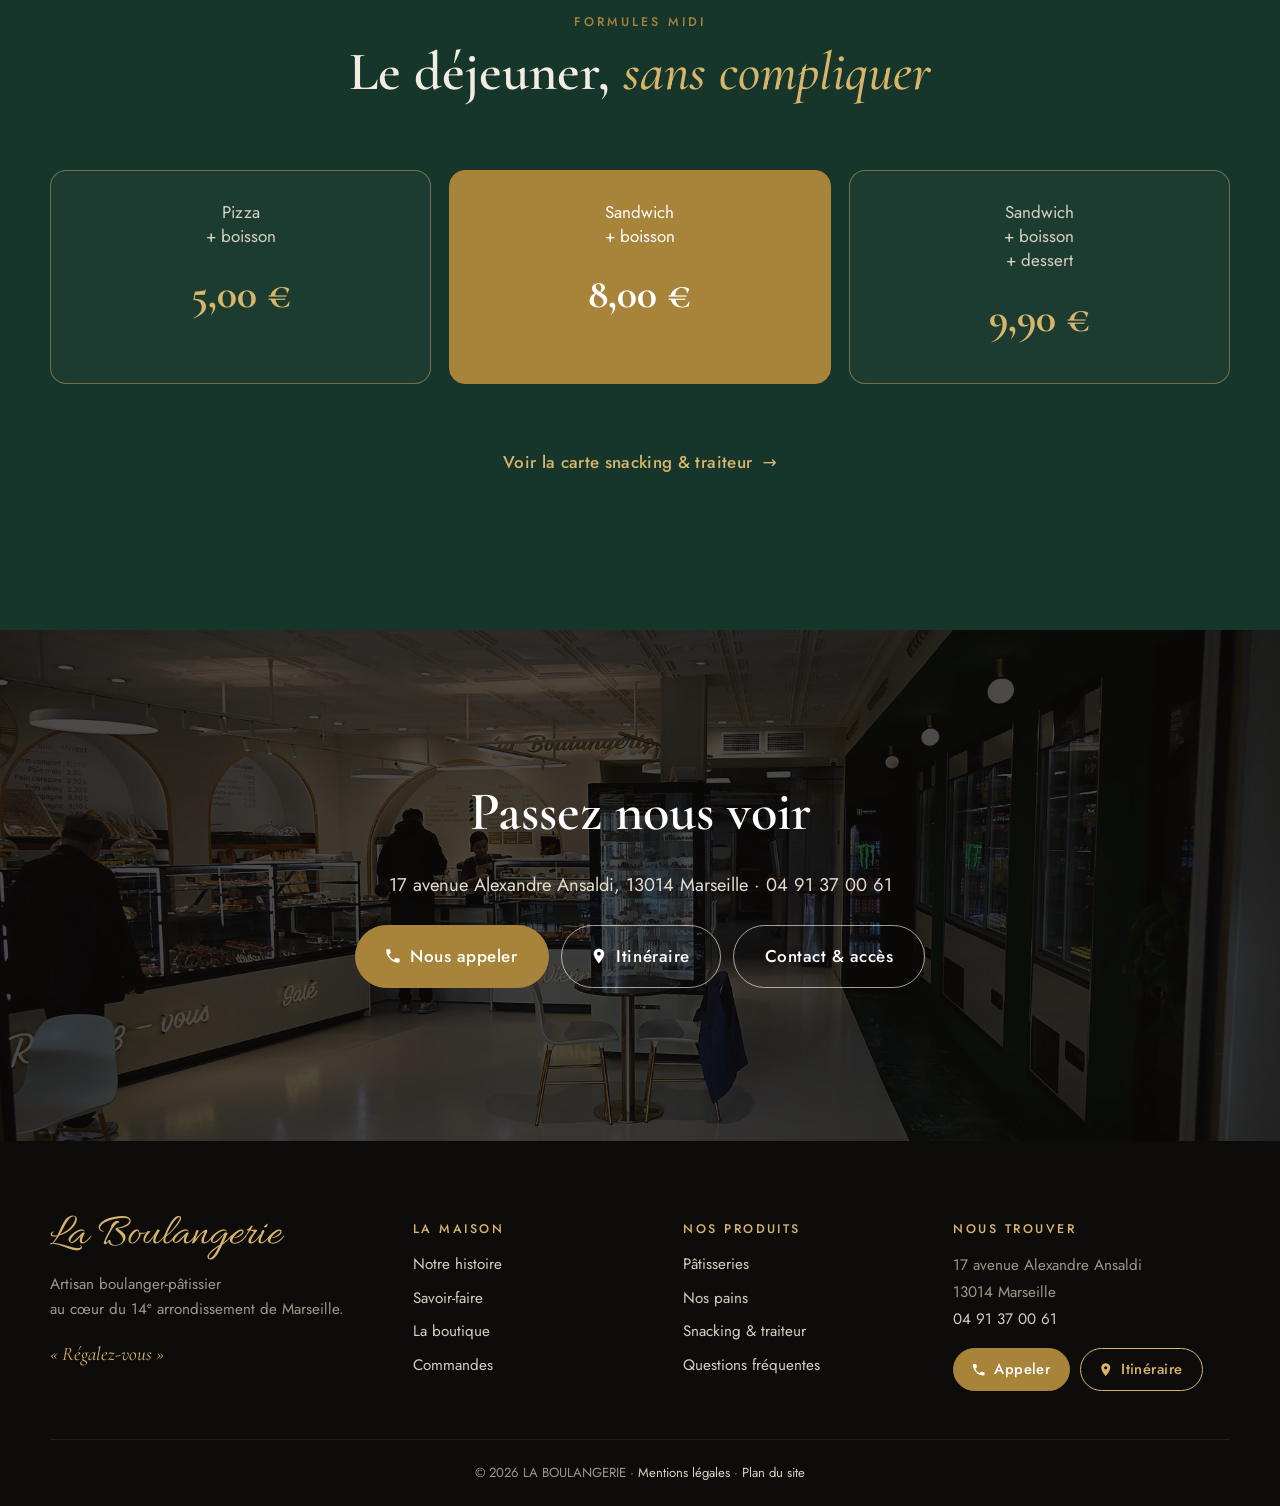
==== commit 8ab0e8a1: "Accueil : nouvelle photo de l'intérieur dans le diaporama Co-Authored-By: Claude Opus 5.5 <noreply@a" ====
--- a/index.html
+++ b/index.html
@@ -50,7 +50,7 @@
 <main id="contenu">
 
 <section class="hero">
-  <div class="hero__slides" aria-hidden="false"><div class="hero__slide is-active"><picture><source type="image/webp" srcset="images/vitrine-patisseries-comptoir-sm.webp 900w, images/vitrine-patisseries-comptoir-lg.webp 1800w" sizes="100vw"><img src="images/vitrine-patisseries-comptoir-sm.jpg" srcset="images/vitrine-patisseries-comptoir-sm.jpg 900w, images/vitrine-patisseries-comptoir-lg.jpg 1800w" sizes="100vw" alt="La vitrine de pâtisseries et le comptoir de La Boulangerie à Marseille" width="900" height="600" decoding="async" fetchpriority="high"></picture></div><div class="hero__slide"><picture><source type="image/webp" srcset="images/interieur-boutique-comptoir-sm.webp 900w, images/interieur-boutique-comptoir-lg.webp 1800w" sizes="100vw"><img src="images/interieur-boutique-comptoir-sm.jpg" srcset="images/interieur-boutique-comptoir-sm.jpg 900w, images/interieur-boutique-comptoir-lg.jpg 1800w" sizes="100vw" alt="" width="900" height="600" loading="lazy" decoding="async"></picture></div><div class="hero__slide"><picture><source type="image/webp" srcset="images/enseigne-doree-la-boulangerie-sm.webp 900w, images/enseigne-doree-la-boulangerie-lg.webp 1800w" sizes="100vw"><img src="images/enseigne-doree-la-boulangerie-sm.jpg" srcset="images/enseigne-doree-la-boulangerie-sm.jpg 900w, images/enseigne-doree-la-boulangerie-lg.jpg 1800w" sizes="100vw" alt="" width="900" height="600" loading="lazy" decoding="async"></picture></div></div>
+  <div class="hero__slides" aria-hidden="false"><div class="hero__slide is-active"><picture><source type="image/webp" srcset="images/vitrine-patisseries-comptoir-sm.webp 900w, images/vitrine-patisseries-comptoir-lg.webp 1800w" sizes="100vw"><img src="images/vitrine-patisseries-comptoir-sm.jpg" srcset="images/vitrine-patisseries-comptoir-sm.jpg 900w, images/vitrine-patisseries-comptoir-lg.jpg 1800w" sizes="100vw" alt="La vitrine de pâtisseries et le comptoir de La Boulangerie à Marseille" width="900" height="600" decoding="async" fetchpriority="high"></picture></div><div class="hero__slide"><picture><source type="image/webp" srcset="images/interieur-boutique-lumiere-sm.webp 900w, images/interieur-boutique-lumiere-lg.webp 1536w" sizes="100vw"><img src="images/interieur-boutique-lumiere-sm.jpg" srcset="images/interieur-boutique-lumiere-sm.jpg 900w, images/interieur-boutique-lumiere-lg.jpg 1536w" sizes="100vw" alt="" width="900" height="600" loading="lazy" decoding="async"></picture></div><div class="hero__slide"><picture><source type="image/webp" srcset="images/enseigne-doree-la-boulangerie-sm.webp 900w, images/enseigne-doree-la-boulangerie-lg.webp 1800w" sizes="100vw"><img src="images/enseigne-doree-la-boulangerie-sm.jpg" srcset="images/enseigne-doree-la-boulangerie-sm.jpg 900w, images/enseigne-doree-la-boulangerie-lg.jpg 1800w" sizes="100vw" alt="" width="900" height="600" loading="lazy" decoding="async"></picture></div></div>
   <div class="hero__content">
     <p class="eyebrow fade-up">Artisan boulanger · pâtissier · Marseille 14<sup>e</sup></p>
     <h1 class="hero__title"><span class="script split">La Boulangerie</span><span class="visually-hidden"> — boulangerie-pâtisserie artisanale à Marseille</span></h1>
--- a/css/style.css
+++ b/css/style.css
@@ -566,3 +566,23 @@
   .nav.is-open { background: #141311; }
   .nav__menu a.btn { display: flex; justify-content: center; margin-top: 8px; padding: 14px !important; }
 }
+
+/* ---------- Correctif clignotement du menu sur mobile ----------
+   Le flou (backdrop-filter) est posé sur un pseudo-élément et non plus sur .nav :
+   sur .nav, il faisait du menu plein écran (position: fixed) un enfant positionné
+   par rapport à la barre, qui sautait à chaque ouverture ou fermeture. */
+.nav { -webkit-tap-highlight-color: transparent; }
+.nav.is-solid { background: none; backdrop-filter: none; -webkit-backdrop-filter: none; }
+.nav::before {
+  content: ""; position: absolute; inset: 0; z-index: -1; pointer-events: none;
+  background: rgba(20, 19, 17, .9); backdrop-filter: blur(12px); -webkit-backdrop-filter: blur(12px);
+  opacity: 0; transition: opacity .35s;
+}
+.nav.is-solid::before { opacity: 1; }
+.page-plain .nav { background: var(--night); }
+@media (max-width: 1060px) {
+  .nav { transition: transform .45s var(--ease); }
+  .nav.is-open { background: #141311; }
+  .nav.is-open::before { opacity: 0; transition: none; }
+  .nav__toggle, .sub-toggle { -webkit-tap-highlight-color: transparent; touch-action: manipulation; }
+}
